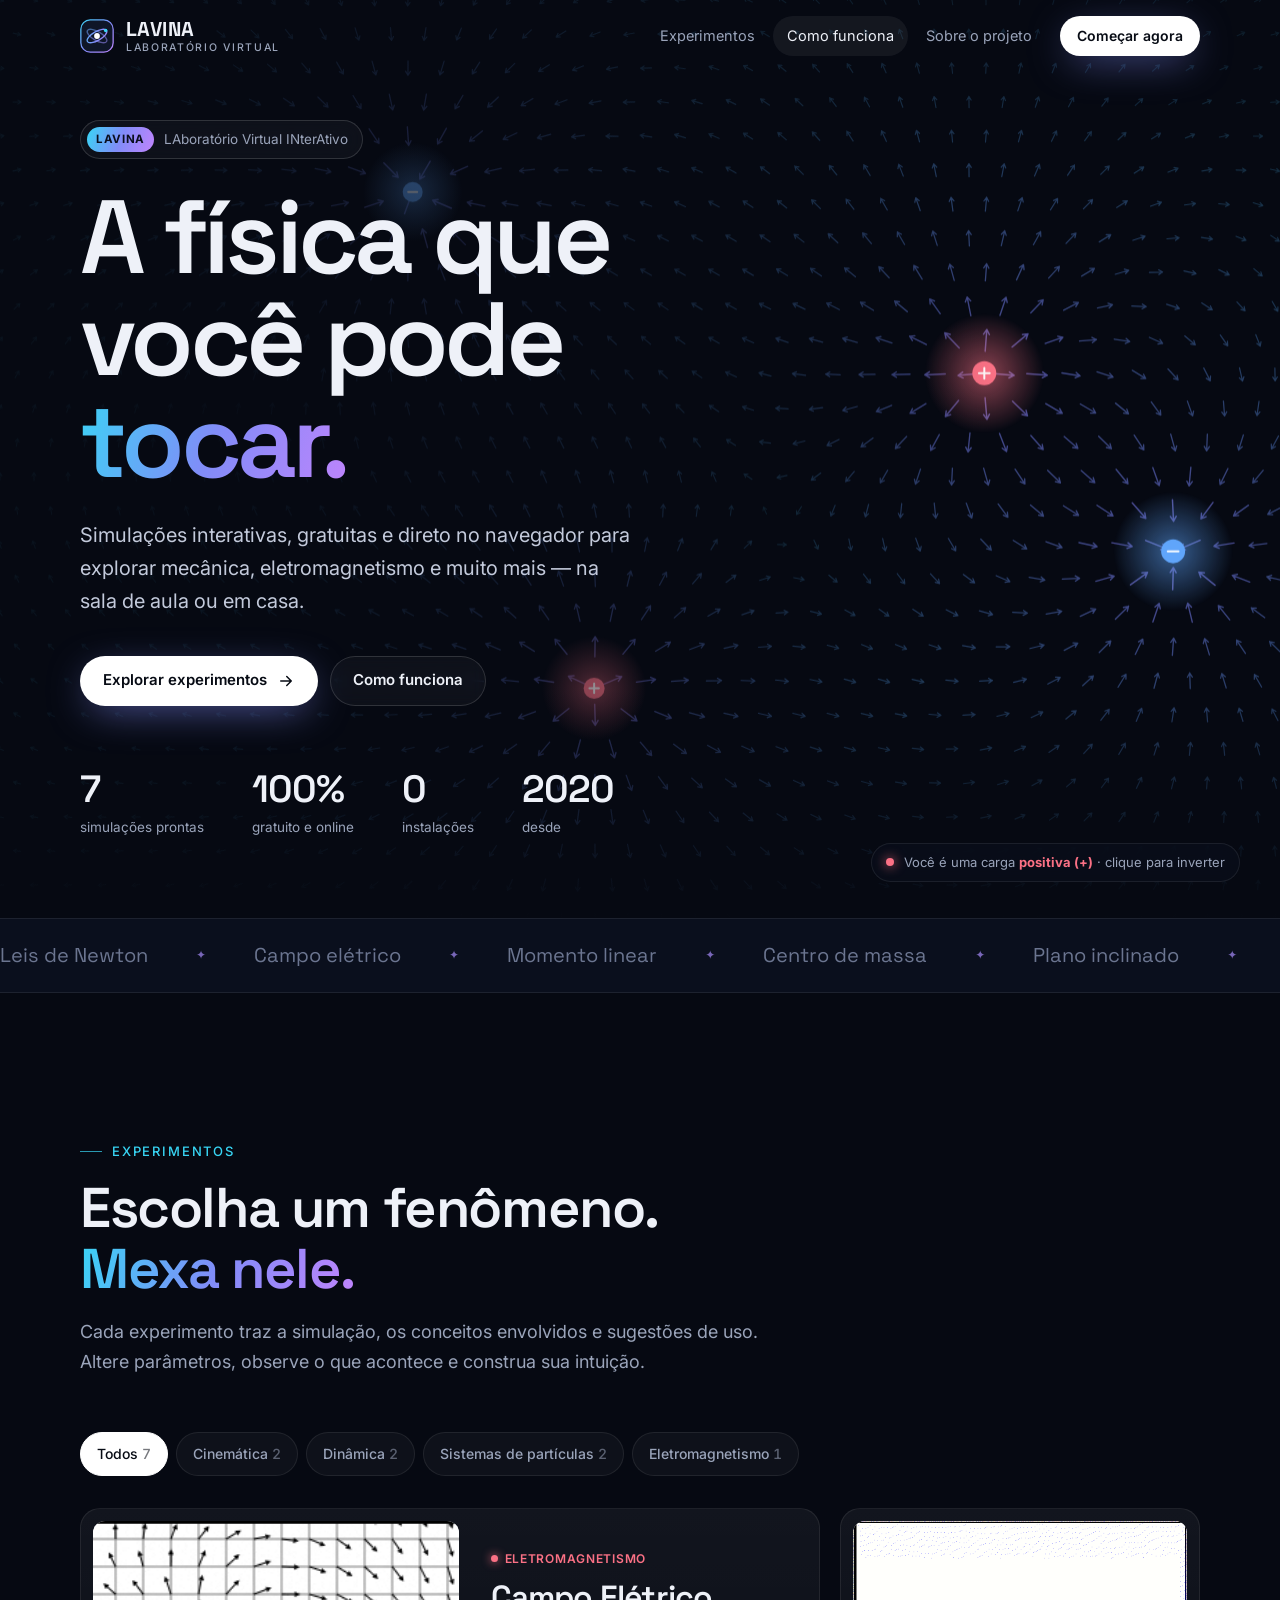
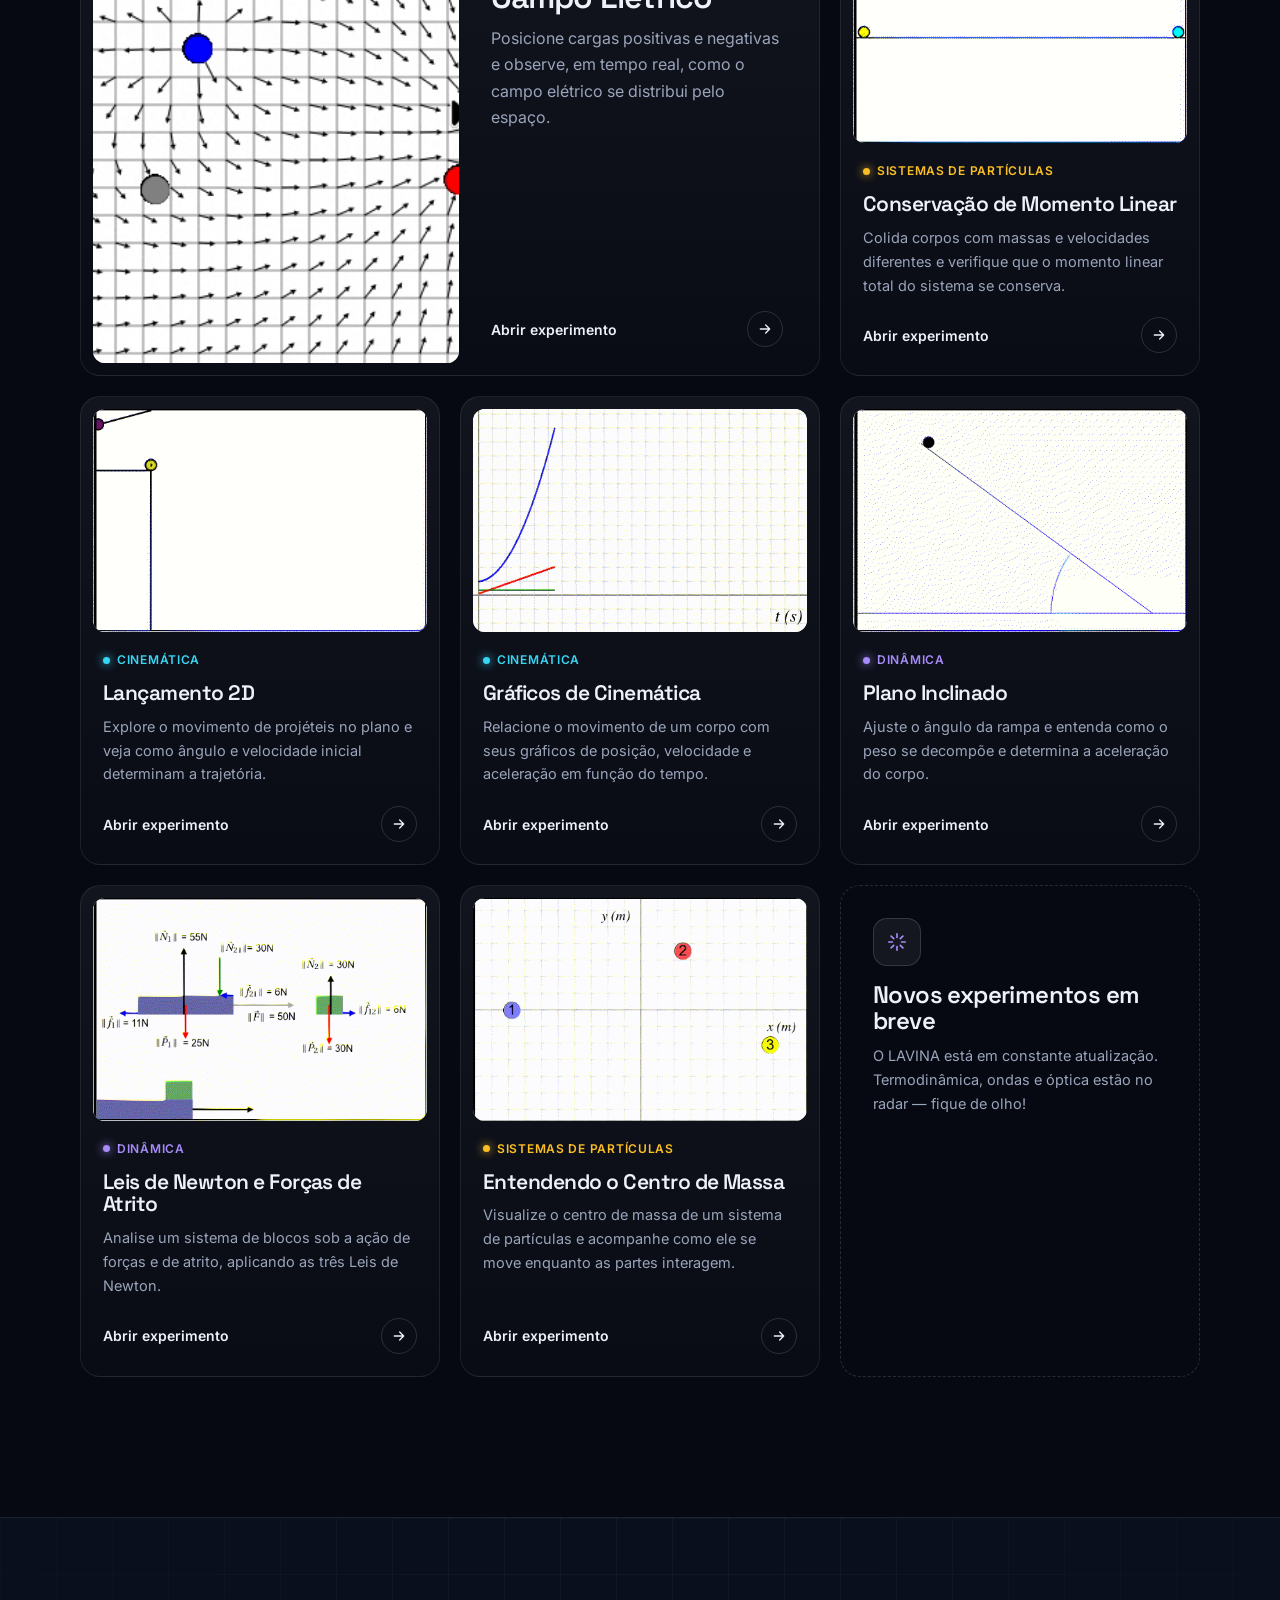
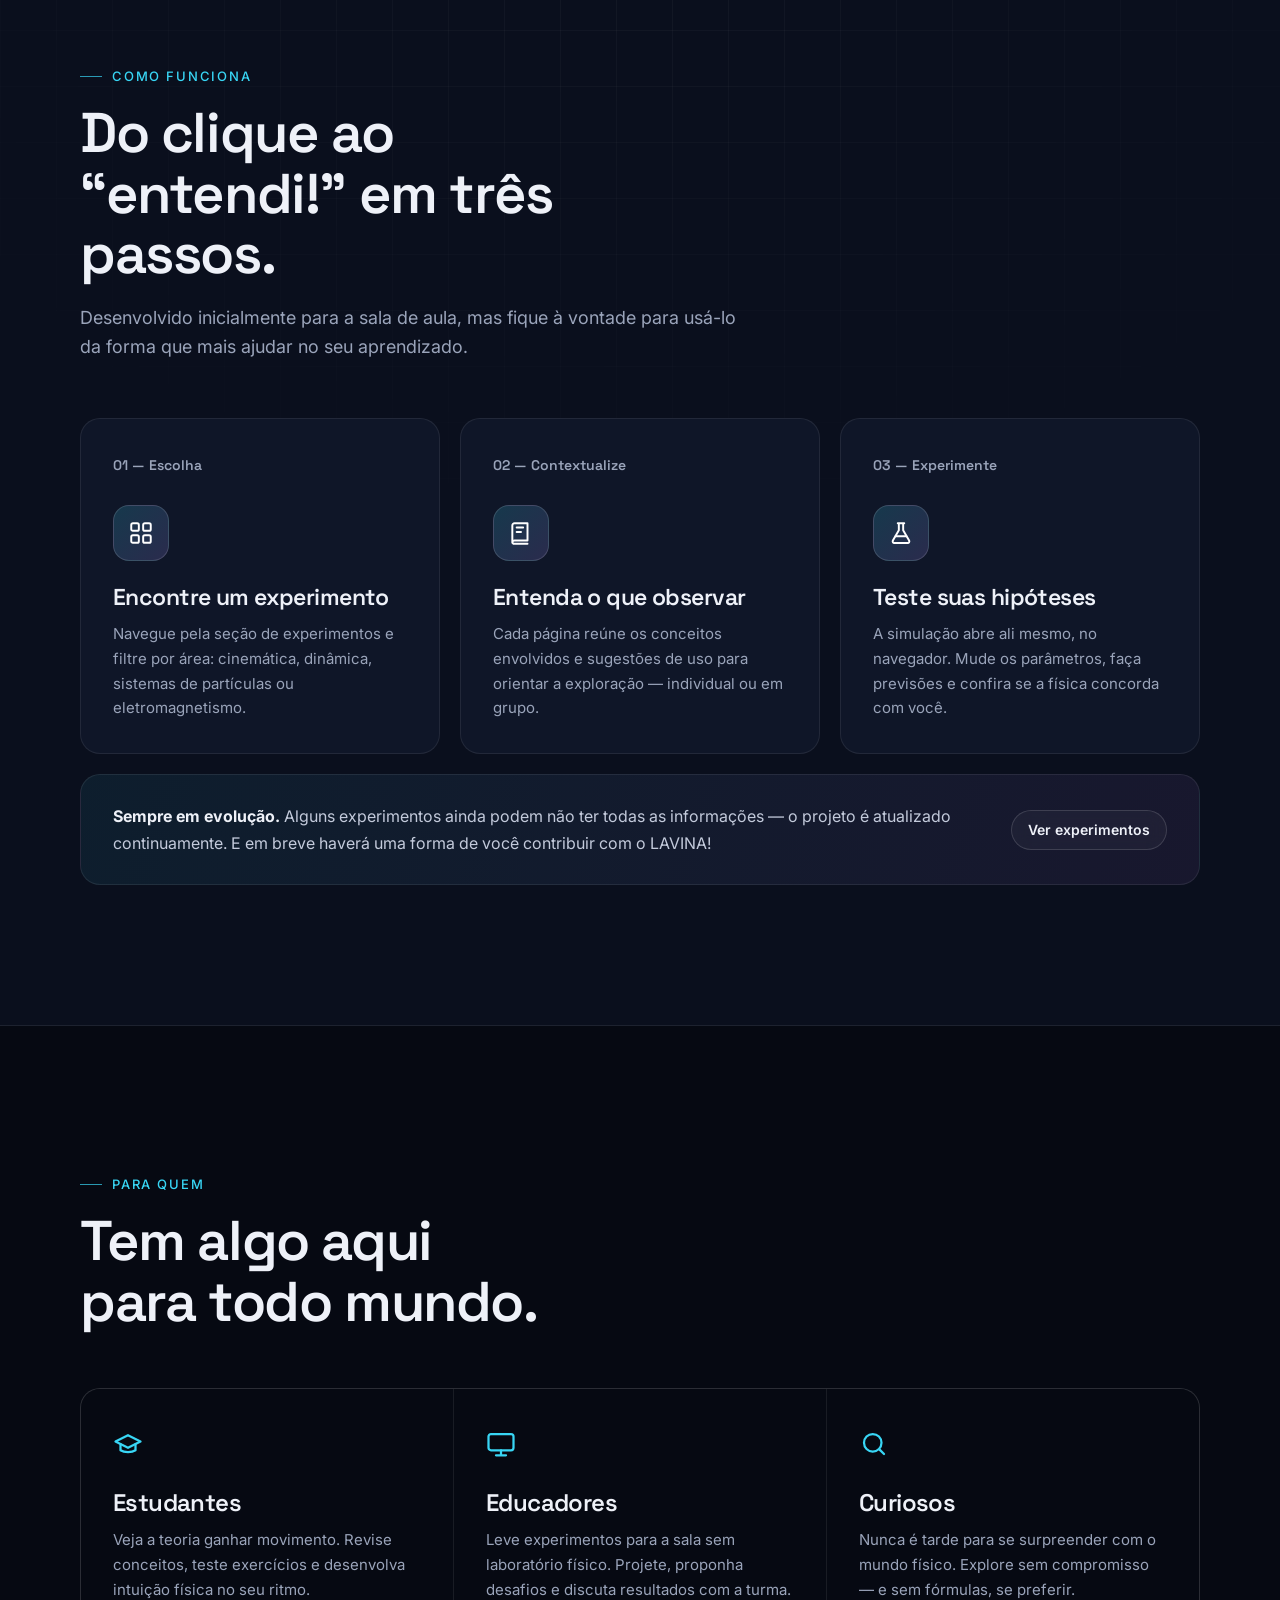
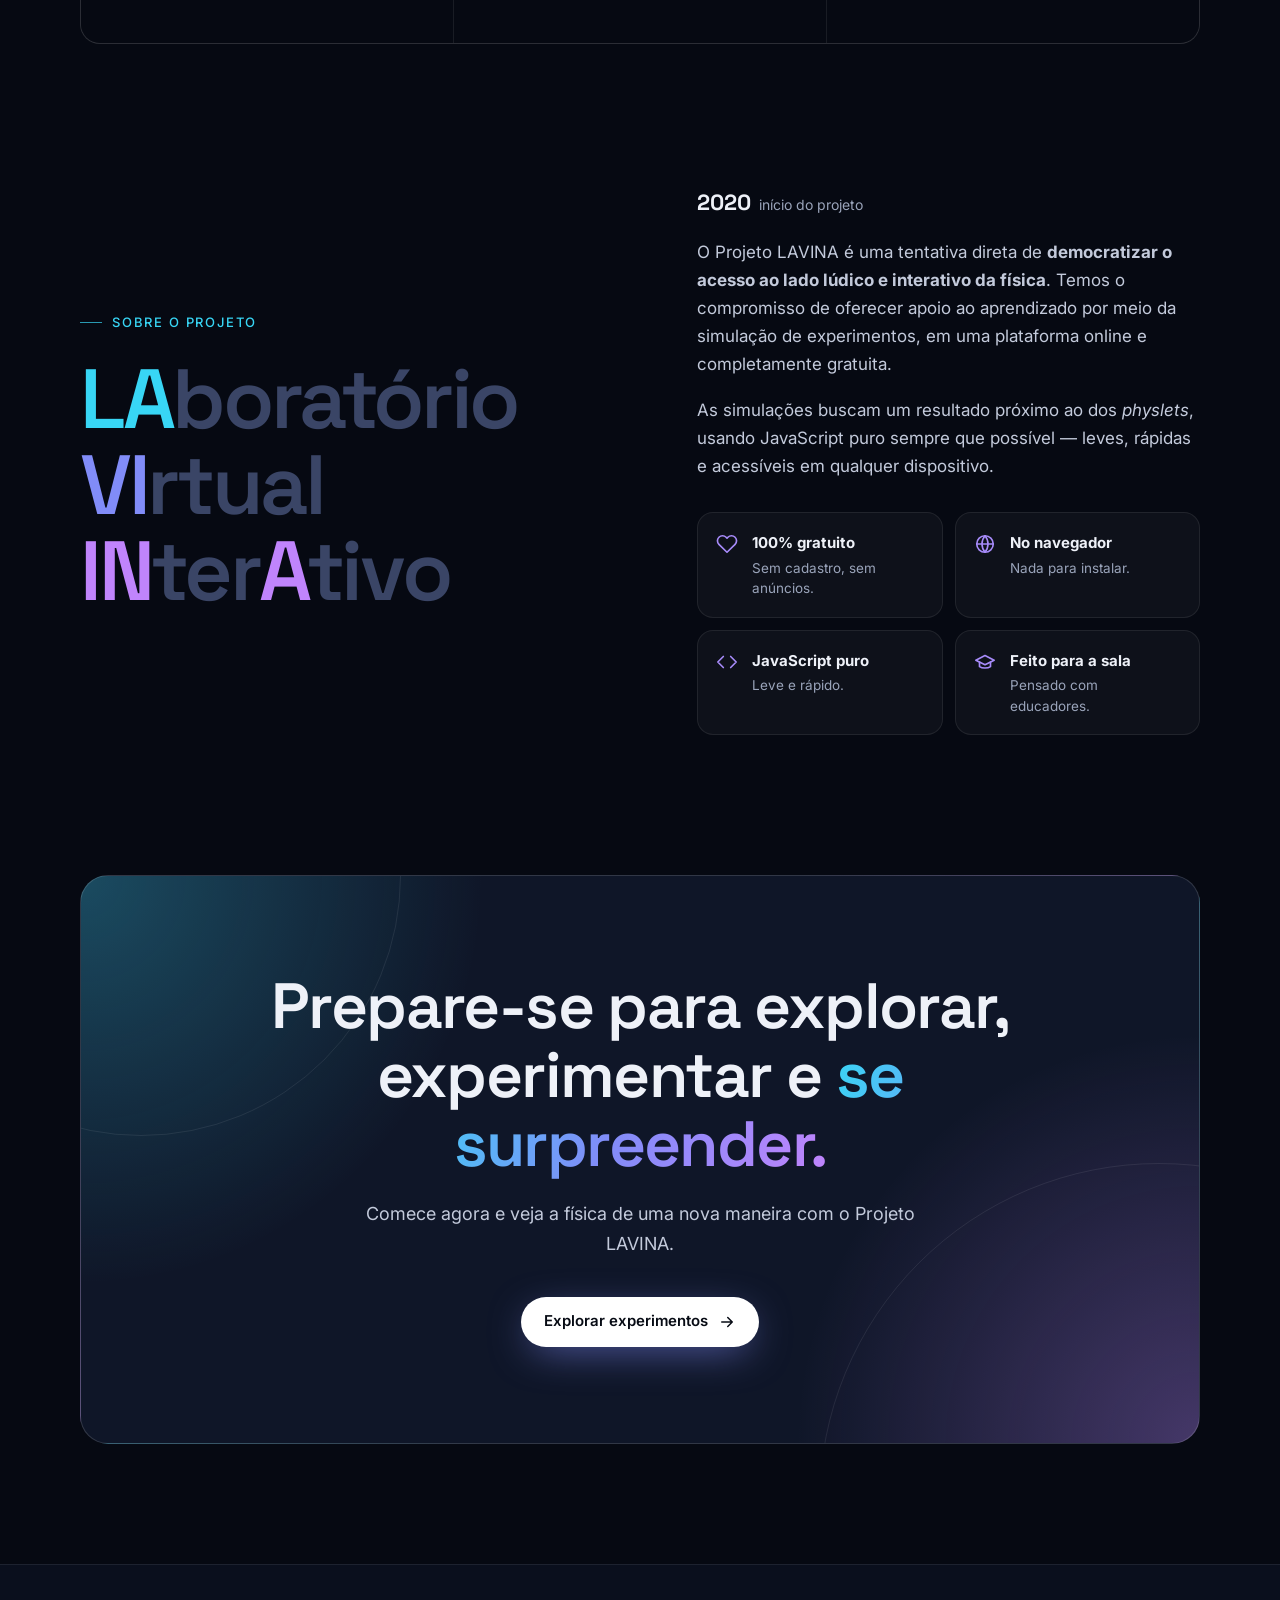
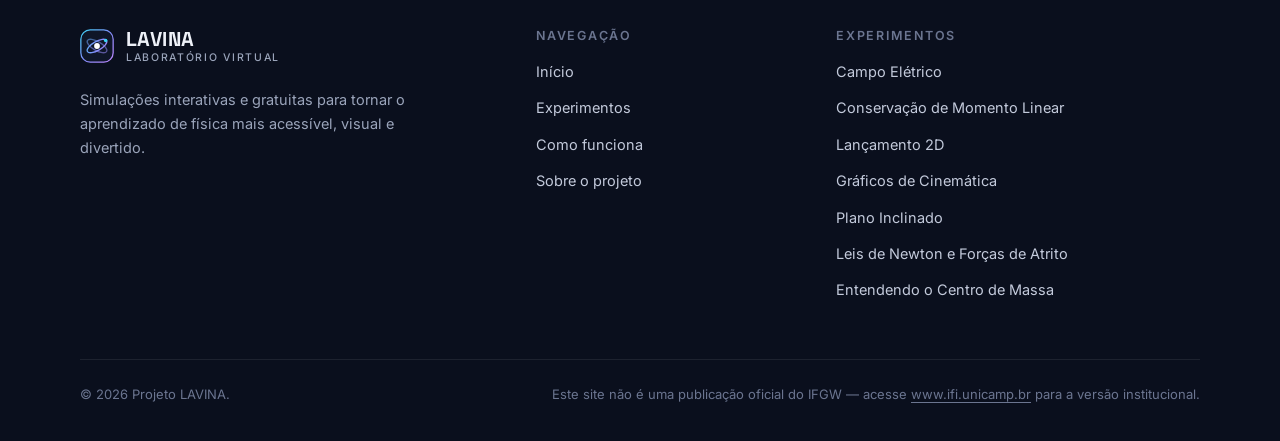
==== index.html @ 4f85316e "Novo site do Projeto LAVINA (mockup)" ====
<!doctype html>
<html lang="pt-BR">
<head>
  <meta charset="utf-8">
  <meta name="viewport" content="width=device-width, initial-scale=1">
  <title>Projeto LAVINA — Simulações interativas de física</title>
  <meta name="description" content="LAVINA — LAboratório Virtual INterAtivo. Simulações gratuitas de experimentos de física, direto no navegador, para a sala de aula e para quem é curioso.">
  <meta name="theme-color" content="#060912">
  <meta property="og:title" content="Projeto LAVINA — A física que você pode tocar">
  <meta property="og:description" content="Simulações interativas e gratuitas de experimentos de física, direto no navegador.">
  <meta property="og:type" content="website">
  <link rel="icon" href="assets/img/logo.svg" type="image/svg+xml">
  <link rel="preconnect" href="https://fonts.googleapis.com">
  <link rel="preconnect" href="https://fonts.gstatic.com" crossorigin>
  <link href="https://fonts.googleapis.com/css2?family=Inter:wght@400;500;600;700&family=Space+Grotesk:wght@500;600;700&display=swap" rel="stylesheet">
  <link rel="stylesheet" href="assets/css/style.css">
</head>
<body>
  <a class="skip" href="#experimentos">Pular para os experimentos</a>

  <!-- ============ NAV ============ -->
  <header class="nav">
    <div class="container nav-inner">
      <a class="logo" href="#top" aria-label="Projeto LAVINA — início">
        <img class="logo-mark" src="assets/img/logo.svg" alt="" width="34" height="34">
        <span class="logo-text">LAVINA<small>Laboratório Virtual</small></span>
      </a>
      <button class="menu-btn" type="button" aria-label="Abrir menu" aria-expanded="false">
        <svg viewBox="0 0 24 24" fill="none" stroke="currentColor" stroke-width="2" stroke-linecap="round"><path d="M4 7h16M4 12h16M4 17h10"/></svg>
      </button>
      <nav class="nav-links" aria-label="Principal">
        <a href="#experimentos">Experimentos</a>
        <a href="#como-funciona">Como funciona</a>
        <a href="#sobre">Sobre o projeto</a>
        <a class="btn btn-primary btn-sm" href="#experimentos">Começar agora</a>
      </nav>
    </div>
  </header>

  <main id="top">
    <!-- ============ HERO ============ -->
    <section class="hero">
      <canvas id="field" aria-hidden="true"></canvas>
      <div class="container">
        <div class="hero-content">
          <span class="pill reveal"><b>LAVINA</b> LAboratório Virtual INterAtivo</span>
          <h1 class="reveal" data-d="1">A física que<br>você pode <em class="grad-text">tocar.</em></h1>
          <p class="lead reveal" data-d="2">Simulações interativas, gratuitas e direto no navegador para explorar mecânica, eletromagnetismo e muito mais — na sala de aula ou em casa.</p>
          <div class="hero-ctas reveal" data-d="3">
            <a class="btn btn-primary" href="#experimentos">Explorar experimentos
              <svg viewBox="0 0 24 24" fill="none" stroke="currentColor" stroke-width="2" stroke-linecap="round" stroke-linejoin="round"><path d="M5 12h14M13 6l6 6-6 6"/></svg>
            </a>
            <a class="btn btn-ghost" href="#como-funciona">Como funciona</a>
          </div>
          <div class="stats reveal" data-d="3">
            <div class="stat"><strong id="exp-count">7</strong><span>simulações prontas</span></div>
            <div class="stat"><strong>100%</strong><span>gratuito e online</span></div>
            <div class="stat"><strong>0</strong><span>instalações</span></div>
            <div class="stat"><strong>2020</strong><span>desde</span></div>
          </div>
        </div>
      </div>
      <div class="hero-hint" aria-hidden="true">
        <span class="dot"></span>
        <span>Você é uma carga <b id="charge-sign" data-sign="pos">positiva (+)</b> · clique para inverter</span>
      </div>
    </section>

    <!-- ============ MARQUEE ============ -->
    <div class="marquee" aria-hidden="true">
      <div class="marquee-track">
        <span>Leis de Newton</span><span>Campo elétrico</span><span>Momento linear</span><span>Centro de massa</span>
        <span>Plano inclinado</span><span>Lançamento oblíquo</span><span>Forças de atrito</span><span>Gráficos de cinemática</span>
        <span>Leis de Newton</span><span>Campo elétrico</span><span>Momento linear</span><span>Centro de massa</span>
        <span>Plano inclinado</span><span>Lançamento oblíquo</span><span>Forças de atrito</span><span>Gráficos de cinemática</span>
      </div>
    </div>

    <!-- ============ EXPERIMENTOS ============ -->
    <section class="section" id="experimentos">
      <div class="container">
        <div class="section-head reveal">
          <span class="eyebrow">Experimentos</span>
          <h2>Escolha um fenômeno.<br><span class="grad-text">Mexa nele.</span></h2>
          <p>Cada experimento traz a simulação, os conceitos envolvidos e sugestões de uso. Altere parâmetros, observe o que acontece e construa sua intuição.</p>
        </div>
        <div class="filters reveal" id="filters" role="group" aria-label="Filtrar por área"></div>
        <div class="grid all" id="exp-grid"></div>
      </div>
    </section>

    <!-- ============ COMO FUNCIONA ============ -->
    <section class="section how" id="como-funciona">
      <div class="container">
        <div class="section-head reveal">
          <span class="eyebrow">Como funciona</span>
          <h2>Do clique ao<br>“entendi!” em três passos.</h2>
          <p>Desenvolvido inicialmente para a sala de aula, mas fique à vontade para usá-lo da forma que mais ajudar no seu aprendizado.</p>
        </div>
        <div class="steps">
          <article class="step reveal">
            <span class="step-num">01 — Escolha</span>
            <div class="step-icon"><svg viewBox="0 0 24 24" fill="none" stroke="currentColor" stroke-width="1.8" stroke-linecap="round" stroke-linejoin="round"><rect x="3" y="3" width="7" height="7" rx="1.5"/><rect x="14" y="3" width="7" height="7" rx="1.5"/><rect x="3" y="14" width="7" height="7" rx="1.5"/><rect x="14" y="14" width="7" height="7" rx="1.5"/></svg></div>
            <h3>Encontre um experimento</h3>
            <p>Navegue pela seção de experimentos e filtre por área: cinemática, dinâmica, sistemas de partículas ou eletromagnetismo.</p>
          </article>
          <article class="step reveal" data-d="1">
            <span class="step-num">02 — Contextualize</span>
            <div class="step-icon"><svg viewBox="0 0 24 24" fill="none" stroke="currentColor" stroke-width="1.8" stroke-linecap="round" stroke-linejoin="round"><path d="M4 19.5V5a2 2 0 0 1 2-2h12v16H6a2 2 0 0 0-2 2Zm0 0A2 2 0 0 0 6 22h12"/><path d="M8 7h6M8 11h4"/></svg></div>
            <h3>Entenda o que observar</h3>
            <p>Cada página reúne os conceitos envolvidos e sugestões de uso para orientar a exploração — individual ou em grupo.</p>
          </article>
          <article class="step reveal" data-d="2">
            <span class="step-num">03 — Experimente</span>
            <div class="step-icon"><svg viewBox="0 0 24 24" fill="none" stroke="currentColor" stroke-width="1.8" stroke-linecap="round" stroke-linejoin="round"><path d="M9 3h6M10 3v6.5L4.5 19a1.5 1.5 0 0 0 1.3 2.25h12.4A1.5 1.5 0 0 0 19.5 19L14 9.5V3"/><path d="M7 15h10"/></svg></div>
            <h3>Teste suas hipóteses</h3>
            <p>A simulação abre ali mesmo, no navegador. Mude os parâmetros, faça previsões e confira se a física concorda com você.</p>
          </article>
        </div>
        <div class="note reveal">
          <p><strong>Sempre em evolução.</strong> Alguns experimentos ainda podem não ter todas as informações — o projeto é atualizado continuamente. E em breve haverá uma forma de você contribuir com o LAVINA!</p>
          <a class="btn btn-ghost btn-sm" href="#experimentos">Ver experimentos</a>
        </div>
      </div>
    </section>

    <!-- ============ PARA QUEM ============ -->
    <section class="section">
      <div class="container">
        <div class="section-head reveal">
          <span class="eyebrow">Para quem</span>
          <h2>Tem algo aqui<br>para todo mundo.</h2>
        </div>
        <div class="audience reveal">
          <div class="aud">
            <svg viewBox="0 0 24 24" fill="none" stroke="currentColor" stroke-width="1.8" stroke-linecap="round" stroke-linejoin="round"><path d="M22 10 12 5 2 10l10 5 10-5Z"/><path d="M6 12v5c3 2 9 2 12 0v-5"/></svg>
            <h3>Estudantes</h3>
            <p>Veja a teoria ganhar movimento. Revise conceitos, teste exercícios e desenvolva intuição física no seu ritmo.</p>
          </div>
          <div class="aud">
            <svg viewBox="0 0 24 24" fill="none" stroke="currentColor" stroke-width="1.8" stroke-linecap="round" stroke-linejoin="round"><rect x="2" y="4" width="20" height="13" rx="2"/><path d="M8 21h8M12 17v4"/></svg>
            <h3>Educadores</h3>
            <p>Leve experimentos para a sala sem laboratório físico. Projete, proponha desafios e discuta resultados com a turma.</p>
          </div>
          <div class="aud">
            <svg viewBox="0 0 24 24" fill="none" stroke="currentColor" stroke-width="1.8" stroke-linecap="round" stroke-linejoin="round"><circle cx="11" cy="11" r="7"/><path d="m20 20-3.5-3.5"/></svg>
            <h3>Curiosos</h3>
            <p>Nunca é tarde para se surpreender com o mundo físico. Explore sem compromisso — e sem fórmulas, se preferir.</p>
          </div>
        </div>
      </div>
    </section>

    <!-- ============ SOBRE ============ -->
    <section class="section" id="sobre" style="padding-top: 0">
      <div class="container about-grid">
        <div class="reveal">
          <span class="eyebrow">Sobre o projeto</span>
          <div class="acronym" style="margin-top: 24px" aria-label="LAboratório VIrtual INterAtivo">
            <div><b>LA</b>boratório</div>
            <div><b>VI</b>rtual</div>
            <div><b>IN</b>ter<b>A</b>tivo</div>
          </div>
        </div>
        <div class="about-text reveal" data-d="1">
          <div class="since"><strong>2020</strong> início do projeto</div>
          <p>O Projeto LAVINA é uma tentativa direta de <strong>democratizar o acesso ao lado lúdico e interativo da física</strong>. Temos o compromisso de oferecer apoio ao aprendizado por meio da simulação de experimentos, em uma plataforma online e completamente gratuita.</p>
          <p>As simulações buscam um resultado próximo ao dos <em>physlets</em>, usando JavaScript puro sempre que possível — leves, rápidas e acessíveis em qualquer dispositivo.</p>
          <div class="pillars">
            <div class="pillar"><svg viewBox="0 0 24 24" fill="none" stroke="currentColor" stroke-width="1.8" stroke-linecap="round" stroke-linejoin="round"><path d="M20.8 4.6a5.5 5.5 0 0 0-7.8 0L12 5.7l-1-1.1a5.5 5.5 0 0 0-7.8 7.8L12 21l8.8-8.6a5.5 5.5 0 0 0 0-7.8Z"/></svg><div><strong>100% gratuito</strong><span>Sem cadastro, sem anúncios.</span></div></div>
            <div class="pillar"><svg viewBox="0 0 24 24" fill="none" stroke="currentColor" stroke-width="1.8" stroke-linecap="round" stroke-linejoin="round"><circle cx="12" cy="12" r="9"/><path d="M3 12h18M12 3a14 14 0 0 1 0 18M12 3a14 14 0 0 0 0 18"/></svg><div><strong>No navegador</strong><span>Nada para instalar.</span></div></div>
            <div class="pillar"><svg viewBox="0 0 24 24" fill="none" stroke="currentColor" stroke-width="1.8" stroke-linecap="round" stroke-linejoin="round"><path d="m8 6-6 6 6 6M16 6l6 6-6 6"/></svg><div><strong>JavaScript puro</strong><span>Leve e rápido.</span></div></div>
            <div class="pillar"><svg viewBox="0 0 24 24" fill="none" stroke="currentColor" stroke-width="1.8" stroke-linecap="round" stroke-linejoin="round"><path d="M22 10 12 5 2 10l10 5 10-5Z"/><path d="M6 12v5c3 2 9 2 12 0v-5"/></svg><div><strong>Feito para a sala</strong><span>Pensado com educadores.</span></div></div>
          </div>
        </div>
      </div>
    </section>

    <!-- ============ CTA ============ -->
    <section>
      <div class="container">
        <div class="cta reveal">
          <span class="orbit o1"></span><span class="orbit o2"></span>
          <h2>Prepare-se para explorar, experimentar e <span class="grad-text">se surpreender.</span></h2>
          <p>Comece agora e veja a física de uma nova maneira com o Projeto LAVINA.</p>
          <div class="hero-ctas">
            <a class="btn btn-primary" href="#experimentos">Explorar experimentos
              <svg viewBox="0 0 24 24" fill="none" stroke="currentColor" stroke-width="2" stroke-linecap="round" stroke-linejoin="round"><path d="M5 12h14M13 6l6 6-6 6"/></svg>
            </a>
          </div>
        </div>
      </div>
    </section>
  </main>

  <!-- ============ FOOTER ============ -->
  <footer>
    <div class="container">
      <div class="foot-grid">
        <div>
          <a class="logo" href="#top">
            <img class="logo-mark" src="assets/img/logo.svg" alt="" width="34" height="34">
            <span class="logo-text">LAVINA<small>Laboratório Virtual</small></span>
          </a>
          <p>Simulações interativas e gratuitas para tornar o aprendizado de física mais acessível, visual e divertido.</p>
        </div>
        <div>
          <h4>Navegação</h4>
          <ul>
            <li><a href="#top">Início</a></li>
            <li><a href="#experimentos">Experimentos</a></li>
            <li><a href="#como-funciona">Como funciona</a></li>
            <li><a href="#sobre">Sobre o projeto</a></li>
          </ul>
        </div>
        <div>
          <h4>Experimentos</h4>
          <ul id="foot-exps"></ul>
        </div>
      </div>
      <div class="foot-bottom">
        <span>© <span id="year">2026</span> Projeto LAVINA.</span>
        <span>Este site não é uma publicação oficial do IFGW — acesse <a href="https://www.ifi.unicamp.br" target="_blank" rel="noopener">www.ifi.unicamp.br</a> para a versão institucional.</span>
      </div>
    </div>
  </footer>

  <script src="assets/js/data.js"></script>
  <script src="assets/js/main.js"></script>
  <script src="assets/js/field.js"></script>
</body>
</html>
---- assets/css/style.css ----
/* ==========================================================
   Projeto LAVINA — Laboratório Virtual Interativo
   ========================================================== */

:root {
  --bg: #060912;
  --bg-2: #0a0f1d;
  --bg-3: #0f1628;
  --surface: rgba(255, 255, 255, 0.035);
  --surface-2: rgba(255, 255, 255, 0.06);
  --border: rgba(255, 255, 255, 0.08);
  --border-2: rgba(255, 255, 255, 0.14);
  --text: #eef1f8;
  --muted: #9aa4ba;
  --dim: #6b7590;

  --cyan: #38d6f5;
  --violet: #a78bfa;
  --rose: #fb7185;
  --blue: #60a5fa;
  --amber: #fbbf24;
  --grad: linear-gradient(110deg, #38d6f5 0%, #818cf8 50%, #c084fc 100%);

  --radius: 20px;
  --radius-sm: 12px;
  --maxw: 1200px;
  --gutter: clamp(16px, 4vw, 40px);

  --font-display: "Space Grotesk", ui-sans-serif, system-ui, sans-serif;
  --font-body: "Inter", ui-sans-serif, system-ui, -apple-system, "Segoe UI", sans-serif;
  --ease: cubic-bezier(.2, .7, .2, 1);
}

*, *::before, *::after { box-sizing: border-box; }
html { scroll-behavior: smooth; -webkit-text-size-adjust: 100%; }
@media (prefers-reduced-motion: reduce) { html { scroll-behavior: auto; } }

body {
  margin: 0;
  background: var(--bg);
  color: var(--text);
  font-family: var(--font-body);
  font-size: 16px;
  line-height: 1.65;
  -webkit-font-smoothing: antialiased;
  overflow-x: hidden;
}
img { max-width: 100%; display: block; }
a { color: inherit; text-decoration: none; }
button { font: inherit; color: inherit; }
::selection { background: rgba(129, 140, 248, .45); color: #fff; }

:focus-visible { outline: 2px solid var(--cyan); outline-offset: 3px; border-radius: 6px; }

.container { width: 100%; max-width: var(--maxw); margin: 0 auto; padding: 0 var(--gutter); }

.skip { position: absolute; left: -999px; top: 8px; z-index: 100; background: #fff; color: #000; padding: 8px 14px; border-radius: 8px; }
.skip:focus { left: 8px; }

/* ---------- Tipografia ---------- */
h1, h2, h3, h4 { font-family: var(--font-display); line-height: 1.08; margin: 0; letter-spacing: -0.025em; font-weight: 600; }
.grad-text { background: var(--grad); -webkit-background-clip: text; background-clip: text; color: transparent; }
.eyebrow {
  display: inline-flex; align-items: center; gap: 10px;
  font-size: 13px; font-weight: 500; letter-spacing: .14em; text-transform: uppercase; color: var(--cyan);
}
.eyebrow::before { content: ""; width: 22px; height: 1px; background: currentColor; opacity: .7; }
.section-head { max-width: 680px; margin-bottom: clamp(36px, 5vw, 56px); }
.section-head h2 { font-size: clamp(34px, 5vw, 56px); margin-top: 16px; }
.section-head p { color: var(--muted); font-size: clamp(16px, 1.6vw, 18px); margin: 18px 0 0; }

/* ---------- Botões ---------- */
.btn {
  display: inline-flex; align-items: center; gap: 10px;
  height: 50px; padding: 0 22px; border-radius: 999px;
  font-weight: 600; font-size: 15px; border: 1px solid transparent;
  transition: transform .25s var(--ease), box-shadow .25s var(--ease), background .25s, border-color .25s;
  cursor: pointer; white-space: nowrap;
}
.btn svg { width: 18px; height: 18px; transition: transform .25s var(--ease); }
.btn:hover svg { transform: translateX(3px); }
.btn-primary { background: #fff; color: #070b14; box-shadow: 0 10px 40px -10px rgba(129, 140, 248, .7); }
.btn-primary:hover { transform: translateY(-2px); box-shadow: 0 16px 50px -10px rgba(129, 140, 248, .9); }
.btn-ghost { background: var(--surface); border-color: var(--border-2); backdrop-filter: blur(8px); }
.btn-ghost:hover { background: var(--surface-2); border-color: rgba(255,255,255,.25); }
.btn-sm { height: 40px; padding: 0 16px; font-size: 14px; }

/* ---------- Navegação ---------- */
.nav {
  position: fixed; inset: 0 0 auto 0; z-index: 50;
  transition: background .3s, border-color .3s, backdrop-filter .3s;
  border-bottom: 1px solid transparent;
}
.nav.scrolled { background: rgba(6, 9, 18, .72); backdrop-filter: blur(16px) saturate(1.4); border-color: var(--border); }
.nav-inner { display: flex; align-items: center; justify-content: space-between; height: 72px; }
.logo { display: inline-flex; align-items: center; gap: 12px; font-family: var(--font-display); font-weight: 700; font-size: 20px; letter-spacing: .02em; }
.logo-mark { width: 34px; height: 34px; flex: none; }
.logo small { display: block; font-family: var(--font-body); font-weight: 500; font-size: 10.5px; letter-spacing: .16em; color: var(--muted); text-transform: uppercase; margin-top: 2px; }
.logo-text { line-height: 1.05; }
.nav-links { display: flex; align-items: center; gap: 4px; }
.nav-links a:not(.btn) { padding: 8px 14px; border-radius: 999px; font-size: 14.5px; color: var(--muted); transition: color .2s, background .2s; }
.nav-links a:not(.btn):hover, .nav-links a.active { color: var(--text); background: var(--surface-2); }
.nav-links .btn { margin-left: 10px; }
.menu-btn { display: none; background: var(--surface); border: 1px solid var(--border-2); width: 44px; height: 44px; border-radius: 12px; align-items: center; justify-content: center; cursor: pointer; }
.menu-btn svg { width: 22px; height: 22px; }

@media (max-width: 860px) {
  .menu-btn { display: inline-flex; }
  .nav-links {
    position: fixed; top: 72px; left: 12px; right: 12px; flex-direction: column; align-items: stretch;
    padding: 12px; gap: 2px; border-radius: 18px; background: rgba(10, 15, 29, .96); backdrop-filter: blur(18px);
    border: 1px solid var(--border-2); box-shadow: 0 30px 80px -20px rgba(0,0,0,.8);
    opacity: 0; transform: translateY(-8px); pointer-events: none; transition: opacity .2s, transform .2s;
  }
  .nav.open .nav-links { opacity: 1; transform: none; pointer-events: auto; }
  .nav.open { background: rgba(6, 9, 18, .9); }
  .nav-links a:not(.btn) { padding: 14px 16px; font-size: 16px; }
  .nav-links .btn { margin: 8px 0 0; justify-content: center; }
}

/* ---------- Hero ---------- */
.hero {
  position: relative; min-height: 100svh; display: flex; align-items: center;
  padding: 120px 0 80px; overflow: hidden; isolation: isolate;
}
.hero canvas { position: absolute; inset: 0; width: 100%; height: 100%; z-index: -2; }
.hero::before {
  content: ""; position: absolute; inset: 0; z-index: -1; pointer-events: none;
  background:
    radial-gradient(60% 70% at 18% 45%, rgba(6,9,18,.92) 0%, rgba(6,9,18,.55) 55%, rgba(6,9,18,0) 100%),
    linear-gradient(180deg, rgba(6,9,18,.5) 0%, rgba(6,9,18,0) 20%, rgba(6,9,18,0) 75%, var(--bg) 100%);
}
.hero-content { max-width: 720px; }
.pill {
  display: inline-flex; align-items: center; gap: 10px; padding: 6px 14px 6px 6px; border-radius: 999px;
  background: var(--surface); border: 1px solid var(--border-2); backdrop-filter: blur(10px);
  font-size: 13.5px; color: var(--muted);
}
.pill b { background: var(--grad); color: #0a0f1d; font-weight: 700; font-size: 11.5px; letter-spacing: .06em; padding: 3px 9px; border-radius: 999px; }
.hero h1 { font-size: clamp(46px, 8.4vw, 104px); margin: 28px 0 0; font-weight: 600; letter-spacing: -0.045em; line-height: .98; }
.hero h1 em { font-style: normal; }
.hero .lead { font-size: clamp(17px, 2vw, 20px); color: #c3cadb; max-width: 560px; margin: 26px 0 0; }
.hero-ctas { display: flex; flex-wrap: wrap; gap: 12px; margin-top: 38px; }
.hero-hint {
  position: absolute; right: var(--gutter); bottom: 36px; display: flex; align-items: center; gap: 10px;
  font-size: 13px; color: var(--muted); background: rgba(10,15,29,.6); border: 1px solid var(--border);
  padding: 8px 14px; border-radius: 999px; backdrop-filter: blur(10px);
}
.hero-hint .dot { width: 8px; height: 8px; border-radius: 50%; background: var(--rose); box-shadow: 0 0 12px var(--rose); }
.hero-hint [data-sign="neg"] { color: var(--blue); }
.hero-hint [data-sign="pos"] { color: var(--rose); }
.hero-hint:has([data-sign="neg"]) .dot { background: var(--blue); box-shadow: 0 0 12px var(--blue); }

.stats { display: grid; grid-template-columns: repeat(4, auto); gap: clamp(20px, 4vw, 48px); margin-top: 64px; justify-content: start; }
.stat strong { display: block; font-family: var(--font-display); font-size: clamp(28px, 3.4vw, 38px); font-weight: 600; letter-spacing: -0.03em; line-height: 1; }
.stat span { display: block; margin-top: 8px; font-size: 13.5px; color: var(--muted); }
@media (max-width: 720px) {
  .stats { grid-template-columns: repeat(2, 1fr); }
  .hero-hint { display: none; }
}

/* ---------- Marquee ---------- */
.marquee { border-block: 1px solid var(--border); background: var(--bg-2); overflow: hidden; padding: 20px 0; }
.marquee-track { display: flex; gap: 48px; width: max-content; animation: marquee 40s linear infinite; }
.marquee-track span { display: inline-flex; align-items: center; gap: 48px; font-family: var(--font-display); font-size: 20px; color: var(--dim); white-space: nowrap; }
.marquee-track span::after { content: "✦"; font-size: 12px; color: var(--violet); opacity: .7; }
@keyframes marquee { to { transform: translateX(-50%); } }
@media (prefers-reduced-motion: reduce) { .marquee-track { animation: none; } }

/* ---------- Seções ---------- */
section { position: relative; }
.section { padding: clamp(80px, 11vw, 140px) 0; }

/* ---------- Experimentos ---------- */
.filters { display: flex; flex-wrap: wrap; gap: 8px; margin-bottom: 32px; }
.chip {
  padding: 9px 16px; border-radius: 999px; font-size: 14px; font-weight: 500; cursor: pointer;
  background: var(--surface); border: 1px solid var(--border); color: var(--muted); transition: all .2s;
}
.chip:hover { color: var(--text); border-color: var(--border-2); }
.chip[aria-pressed="true"] { background: #fff; color: #070b14; border-color: #fff; }
.chip .n { opacity: .55; margin-left: 4px; font-variant-numeric: tabular-nums; }

.grid { display: grid; grid-template-columns: repeat(3, 1fr); gap: 20px; }
@media (max-width: 980px) { .grid { grid-template-columns: repeat(2, 1fr); } }
@media (max-width: 620px) { .grid { grid-template-columns: 1fr; } }

.card {
  position: relative; display: flex; flex-direction: column; border-radius: var(--radius);
  background: linear-gradient(180deg, rgba(255,255,255,.05), rgba(255,255,255,.015));
  border: 1px solid var(--border); padding: 12px; overflow: hidden;
  transition: transform .4s var(--ease), border-color .3s, box-shadow .4s var(--ease);
}
.card::before {
  content: ""; position: absolute; inset: 0; border-radius: inherit; pointer-events: none; opacity: 0; transition: opacity .4s;
  background: radial-gradient(400px circle at var(--mx, 50%) var(--my, 0%), rgba(129,140,248,.16), transparent 60%);
}
.card:hover { transform: translateY(-6px); border-color: var(--border-2); box-shadow: 0 30px 60px -30px rgba(0,0,0,.9), 0 0 0 1px rgba(129,140,248,.12); }
.card:hover::before { opacity: 1; }
.card-media {
  position: relative; aspect-ratio: 3 / 2; border-radius: 12px; overflow: hidden; background: #f5f7fb;
  box-shadow: inset 0 0 0 1px rgba(0,0,0,.06);
}
.card-media img { width: 100%; height: 100%; object-fit: cover; transition: transform .7s var(--ease); }
.card:hover .card-media img { transform: scale(1.05); }
.card-media .play {
  position: absolute; right: 12px; bottom: 12px; width: 44px; height: 44px; border-radius: 50%;
  display: grid; place-items: center; background: rgba(7,11,20,.85); color: #fff; backdrop-filter: blur(6px);
  transform: translateY(8px) scale(.9); opacity: 0; transition: all .35s var(--ease);
}
.card-media .play svg { width: 18px; height: 18px; margin-left: 2px; }
.card:hover .play { transform: none; opacity: 1; }
.card-body { padding: 18px 10px 10px; display: flex; flex-direction: column; flex: 1; }
.card h3 { font-size: 21px; margin-top: 12px; }
.card p { color: var(--muted); font-size: 14.5px; margin: 10px 0 0; flex: 1; }
.card-foot { display: flex; align-items: center; justify-content: space-between; margin-top: 20px; font-size: 14px; font-weight: 600; }
.card-foot .arrow { width: 36px; height: 36px; border-radius: 50%; display: grid; place-items: center; border: 1px solid var(--border-2); transition: all .3s var(--ease); }
.card-foot .arrow svg { width: 16px; height: 16px; }
.card:hover .card-foot .arrow { background: #fff; color: #070b14; border-color: #fff; transform: rotate(-45deg); }
.card .stretched::after { content: ""; position: absolute; inset: 0; z-index: 1; }

.tag { display: inline-flex; align-items: center; gap: 7px; font-size: 12px; font-weight: 600; letter-spacing: .06em; text-transform: uppercase; }
.tag::before { content: ""; width: 7px; height: 7px; border-radius: 50%; background: currentColor; box-shadow: 0 0 10px currentColor; }
.c-cyan { color: var(--cyan); } .c-violet { color: var(--violet); } .c-amber { color: var(--amber); } .c-rose { color: var(--rose); }

@media (min-width: 981px) {
  .grid.all .card.featured { grid-column: span 2; flex-direction: row; gap: 8px; }
  .grid.all .card.featured .card-media { flex: 1.25; aspect-ratio: auto; min-height: 320px; }
  .grid.all .card.featured .card-body { flex: 1; padding: 28px 24px 16px; }
  .grid.all .card.featured h3 { font-size: 32px; }
  .grid.all .card.featured p { font-size: 16px; }

}
.card.soon {
  border-style: dashed; border-color: var(--border-2); background: transparent; padding: 32px;
  justify-content: center; min-height: 220px;
}
.card.soon:hover { transform: none; box-shadow: none; }
.card.soon h3 { font-size: 24px; margin-top: 16px; }
.card.soon .soon-icon { width: 48px; height: 48px; border-radius: 14px; display: grid; place-items: center; background: var(--surface-2); border: 1px solid var(--border-2); }
.card.soon .soon-icon svg { width: 22px; height: 22px; color: var(--violet); }
.grid:not(.all) .card.soon { display: none; }

/* ---------- Como funciona ---------- */
.how { background: var(--bg-2); border-block: 1px solid var(--border); overflow: hidden; }
.how::before {
  content: ""; position: absolute; inset: 0; pointer-events: none; opacity: .5;
  background-image: linear-gradient(var(--border) 1px, transparent 1px), linear-gradient(90deg, var(--border) 1px, transparent 1px);
  background-size: 56px 56px;
  mask-image: radial-gradient(70% 60% at 50% 0%, #000 0%, transparent 100%);
  -webkit-mask-image: radial-gradient(70% 60% at 50% 0%, #000 0%, transparent 100%);
}
.steps { display: grid; grid-template-columns: repeat(3, 1fr); gap: 20px; counter-reset: step; }
@media (max-width: 900px) { .steps { grid-template-columns: 1fr; } }
.step {
  position: relative; padding: 32px; border-radius: var(--radius); background: var(--bg-3); border: 1px solid var(--border);
}
.step-num {
  font-family: var(--font-display); font-size: 14px; font-weight: 600; color: var(--muted);
  display: inline-flex; align-items: center; gap: 10px;
}
.step-icon {
  width: 56px; height: 56px; border-radius: 16px; display: grid; place-items: center; margin: 28px 0 24px;
  background: linear-gradient(135deg, rgba(56,214,245,.18), rgba(167,139,250,.18)); border: 1px solid var(--border-2);
}
.step-icon svg { width: 26px; height: 26px; color: #fff; }
.step h3 { font-size: 23px; }
.step p { color: var(--muted); margin: 12px 0 0; font-size: 15px; }

.note {
  margin-top: 20px; display: grid; grid-template-columns: 1fr auto; gap: 24px; align-items: center;
  padding: 28px 32px; border-radius: var(--radius); border: 1px solid var(--border);
  background: linear-gradient(110deg, rgba(56,214,245,.08), rgba(192,132,252,.08));
}
.note p { margin: 0; color: #c3cadb; }
.note strong { color: var(--text); }
@media (max-width: 720px) { .note { grid-template-columns: 1fr; } }

/* ---------- Para quem ---------- */
.audience { display: grid; grid-template-columns: repeat(3, 1fr); gap: 1px; background: var(--border); border: 1px solid var(--border); border-radius: var(--radius); overflow: hidden; }
@media (max-width: 900px) { .audience { grid-template-columns: 1fr; } }
.aud { background: var(--bg); padding: 40px 32px; transition: background .3s; }
.aud:hover { background: var(--bg-2); }
.aud svg { width: 30px; height: 30px; color: var(--cyan); }
.aud h3 { font-size: 24px; margin-top: 24px; }
.aud p { color: var(--muted); margin: 12px 0 0; font-size: 15px; }

/* ---------- Sobre ---------- */
.about-grid { display: grid; grid-template-columns: 1.05fr 1fr; gap: clamp(40px, 7vw, 96px); align-items: center; }
@media (max-width: 900px) { .about-grid { grid-template-columns: 1fr; } }
.acronym { font-family: var(--font-display); font-size: clamp(44px, 6.6vw, 84px); font-weight: 600; letter-spacing: -0.04em; line-height: 1.02; }
.acronym div { color: #3a4566; }
.acronym b { font-weight: 600; color: var(--text); }
.acronym div:nth-child(1) b { color: var(--cyan); }
.acronym div:nth-child(2) b { color: #818cf8; }
.acronym div:nth-child(3) b { color: #c084fc; }
.about-text p { color: #c3cadb; font-size: 17px; margin: 0 0 18px; }
.about-text .since { display: inline-flex; gap: 8px; align-items: baseline; font-size: 14px; color: var(--muted); margin-bottom: 18px; }
.about-text .since strong { font-family: var(--font-display); font-size: 22px; color: var(--text); }
.pillars { display: grid; grid-template-columns: repeat(2, 1fr); gap: 12px; margin-top: 32px; }
@media (max-width: 520px) { .pillars { grid-template-columns: 1fr; } }
.pillar { display: flex; gap: 14px; align-items: flex-start; padding: 18px; border-radius: 16px; background: var(--surface); border: 1px solid var(--border); }
.pillar svg { width: 22px; height: 22px; flex: none; color: var(--violet); margin-top: 2px; }
.pillar strong { display: block; font-size: 15px; }
.pillar span { display: block; font-size: 13.5px; color: var(--muted); margin-top: 2px; line-height: 1.5; }

/* ---------- CTA ---------- */
.cta {
  position: relative; overflow: hidden; border-radius: 28px; padding: clamp(48px, 8vw, 96px) clamp(24px, 6vw, 80px);
  text-align: center; border: 1px solid var(--border-2);
  background:
    radial-gradient(60% 120% at 0% 0%, rgba(56,214,245,.28), transparent 60%),
    radial-gradient(60% 120% at 100% 100%, rgba(192,132,252,.3), transparent 60%),
    var(--bg-3);
}
.cta h2 { font-size: clamp(34px, 5.4vw, 64px); max-width: 820px; margin: 0 auto; }
.cta p { color: #c3cadb; font-size: 18px; max-width: 560px; margin: 20px auto 0; }
.cta .hero-ctas { justify-content: center; }
.orbit { position: absolute; border-radius: 50%; border: 1px solid rgba(255,255,255,.08); pointer-events: none; }
.orbit.o1 { width: 520px; height: 520px; left: -200px; top: -260px; }
.orbit.o2 { width: 680px; height: 680px; right: -300px; bottom: -400px; }
.orbit::after { content: ""; position: absolute; width: 10px; height: 10px; border-radius: 50%; background: #fff; box-shadow: 0 0 18px #fff; top: 50%; left: -5px; }
.orbit.o1 { animation: spin 30s linear infinite; }
.orbit.o2 { animation: spin 45s linear infinite reverse; }
@keyframes spin { to { transform: rotate(360deg); } }
@media (prefers-reduced-motion: reduce) { .orbit { animation: none !important; } }

/* ---------- Footer ---------- */
footer { border-top: 1px solid var(--border); padding: 64px 0 36px; margin-top: clamp(80px, 10vw, 120px); background: var(--bg-2); }
.foot-grid { display: grid; grid-template-columns: 1.6fr 1fr 1.4fr; gap: 40px; }
@media (max-width: 820px) { .foot-grid { grid-template-columns: 1fr; } }
.foot-grid p { color: var(--muted); font-size: 14.5px; max-width: 360px; margin: 18px 0 0; }
.foot-grid h4 { font-family: var(--font-body); font-size: 12.5px; letter-spacing: .14em; text-transform: uppercase; color: var(--dim); font-weight: 600; margin-bottom: 16px; }
.foot-grid ul { list-style: none; margin: 0; padding: 0; display: grid; gap: 10px; }
.foot-grid li a { color: #c3cadb; font-size: 14.5px; transition: color .2s; }
.foot-grid li a:hover { color: #fff; }
.foot-bottom { margin-top: 56px; padding-top: 24px; border-top: 1px solid var(--border); display: flex; flex-wrap: wrap; gap: 12px 32px; justify-content: space-between; font-size: 13px; color: var(--dim); }
.foot-bottom a { text-decoration: underline; text-underline-offset: 3px; }

/* ---------- Reveal ---------- */
.reveal { opacity: 0; transform: translateY(24px); transition: opacity .9s var(--ease), transform .9s var(--ease); }
.reveal.in { opacity: 1; transform: none; }
.reveal[data-d="1"] { transition-delay: .08s; } .reveal[data-d="2"] { transition-delay: .16s; } .reveal[data-d="3"] { transition-delay: .24s; }
@media (prefers-reduced-motion: reduce) { .reveal { opacity: 1; transform: none; transition: none; } }

/* ==========================================================
   Página de experimento
   ========================================================== */
.exp-hero { padding: 116px 0 32px; position: relative; }
.exp-hero::before {
  content: ""; position: absolute; inset: 0; z-index: -1; pointer-events: none;
  background: radial-gradient(50% 80% at 80% 0%, rgba(129,140,248,.18), transparent 70%), radial-gradient(40% 60% at 10% 10%, rgba(56,214,245,.12), transparent 70%);
}
.crumbs { display: flex; flex-wrap: wrap; align-items: center; gap: 8px; font-size: 14px; color: var(--muted); }
.crumbs a:hover { color: var(--text); }
.crumbs svg { width: 14px; height: 14px; opacity: .6; }
.exp-title { font-size: clamp(36px, 6vw, 68px); margin-top: 22px; max-width: 900px; }
.exp-summary { font-size: clamp(16px, 1.8vw, 19px); color: #c3cadb; max-width: 720px; margin: 18px 0 0; }

.player {
  border-radius: 22px; border: 1px solid var(--border-2); background: var(--bg-3); overflow: hidden;
  box-shadow: 0 40px 100px -40px rgba(0,0,0,.9), 0 0 0 1px rgba(129,140,248,.08);
}
.player-bar { display: flex; align-items: center; gap: 12px; padding: 12px 14px; border-bottom: 1px solid var(--border); }
.dots { display: flex; gap: 7px; }
.dots i { width: 11px; height: 11px; border-radius: 50%; background: #2a3350; }
.dots i:nth-child(1) { background: #fb7185; } .dots i:nth-child(2) { background: #fbbf24; } .dots i:nth-child(3) { background: #34d399; }
.url { flex: 1; min-width: 0; font-size: 12.5px; color: var(--dim); background: var(--surface); border: 1px solid var(--border); border-radius: 8px; padding: 6px 12px; white-space: nowrap; overflow: hidden; text-overflow: ellipsis; }
.tools { display: flex; gap: 6px; }
.icon-btn { width: 36px; height: 36px; border-radius: 10px; display: grid; place-items: center; background: var(--surface); border: 1px solid var(--border); cursor: pointer; transition: all .2s; }
.icon-btn:hover { background: var(--surface-2); border-color: var(--border-2); }
.icon-btn svg { width: 17px; height: 17px; }
.frame-wrap { position: relative; background: #fff; aspect-ratio: 16 / 10; max-height: 78vh; width: 100%; }
.frame-wrap iframe { position: absolute; inset: 0; width: 100%; height: 100%; border: 0; }
.frame-wrap .loading { position: absolute; inset: 0; display: grid; place-items: center; background: var(--bg-3); color: var(--muted); font-size: 14px; transition: opacity .4s; }
.frame-wrap.loaded .loading { opacity: 0; pointer-events: none; }
.spinner { width: 34px; height: 34px; border-radius: 50%; border: 3px solid var(--border-2); border-top-color: var(--cyan); animation: spin 0.9s linear infinite; margin: 0 auto 14px; }
@media (max-width: 720px) { .frame-wrap { aspect-ratio: 3 / 4; } .url { display: none; } }

.exp-layout { display: grid; grid-template-columns: 1.4fr 1fr; gap: 20px; margin-top: 20px; }
@media (max-width: 900px) { .exp-layout { grid-template-columns: 1fr; } }
.panel { padding: 30px; border-radius: var(--radius); background: var(--surface); border: 1px solid var(--border); }
.panel h2 { font-size: 22px; margin-bottom: 18px; display: flex; align-items: center; gap: 12px; }
.panel h2 svg { width: 22px; height: 22px; color: var(--violet); }
.uses { list-style: none; margin: 0; padding: 0; display: grid; gap: 14px; counter-reset: u; }
.uses li { counter-increment: u; display: grid; grid-template-columns: 34px 1fr; gap: 12px; color: #c3cadb; font-size: 15.5px; }
.uses li::before { content: counter(u, decimal-leading-zero); font-family: var(--font-display); font-size: 13px; color: var(--cyan); padding-top: 2px; }
.concepts { display: flex; flex-wrap: wrap; gap: 8px; }
.concepts span { padding: 8px 14px; border-radius: 999px; font-size: 14px; background: var(--surface-2); border: 1px solid var(--border); }
.meta { display: grid; gap: 14px; margin-top: 26px; padding-top: 22px; border-top: 1px solid var(--border); font-size: 14px; }
.meta div { display: flex; justify-content: space-between; gap: 12px; }
.meta dt { color: var(--muted); }
.meta dd { margin: 0; font-weight: 500; text-align: right; }

.pager { display: grid; grid-template-columns: 1fr 1fr; gap: 20px; margin-top: 20px; }
@media (max-width: 620px) { .pager { grid-template-columns: 1fr; } }
.pager a { display: flex; flex-direction: column; gap: 6px; padding: 24px 28px; border-radius: var(--radius); border: 1px solid var(--border); background: var(--surface); transition: all .25s; }
.pager a:hover { border-color: var(--border-2); background: var(--surface-2); }
.pager small { color: var(--muted); font-size: 13px; }
.pager strong { font-family: var(--font-display); font-size: 19px; font-weight: 600; }
.pager .next { text-align: right; }

.not-found { text-align: center; padding: 180px 0 40px; }
.not-found h1 { font-size: clamp(40px, 7vw, 80px); }
.not-found p { color: var(--muted); margin: 16px 0 32px; }
.frame-wrap:fullscreen { max-height: none; aspect-ratio: auto; width: 100vw; height: 100vh; }
@media (max-width: 720px) {
  .hero::before {
    background:
      linear-gradient(180deg, rgba(6,9,18,.75) 0%, rgba(6,9,18,.82) 55%, rgba(6,9,18,.6) 80%, var(--bg) 100%);
  }
}
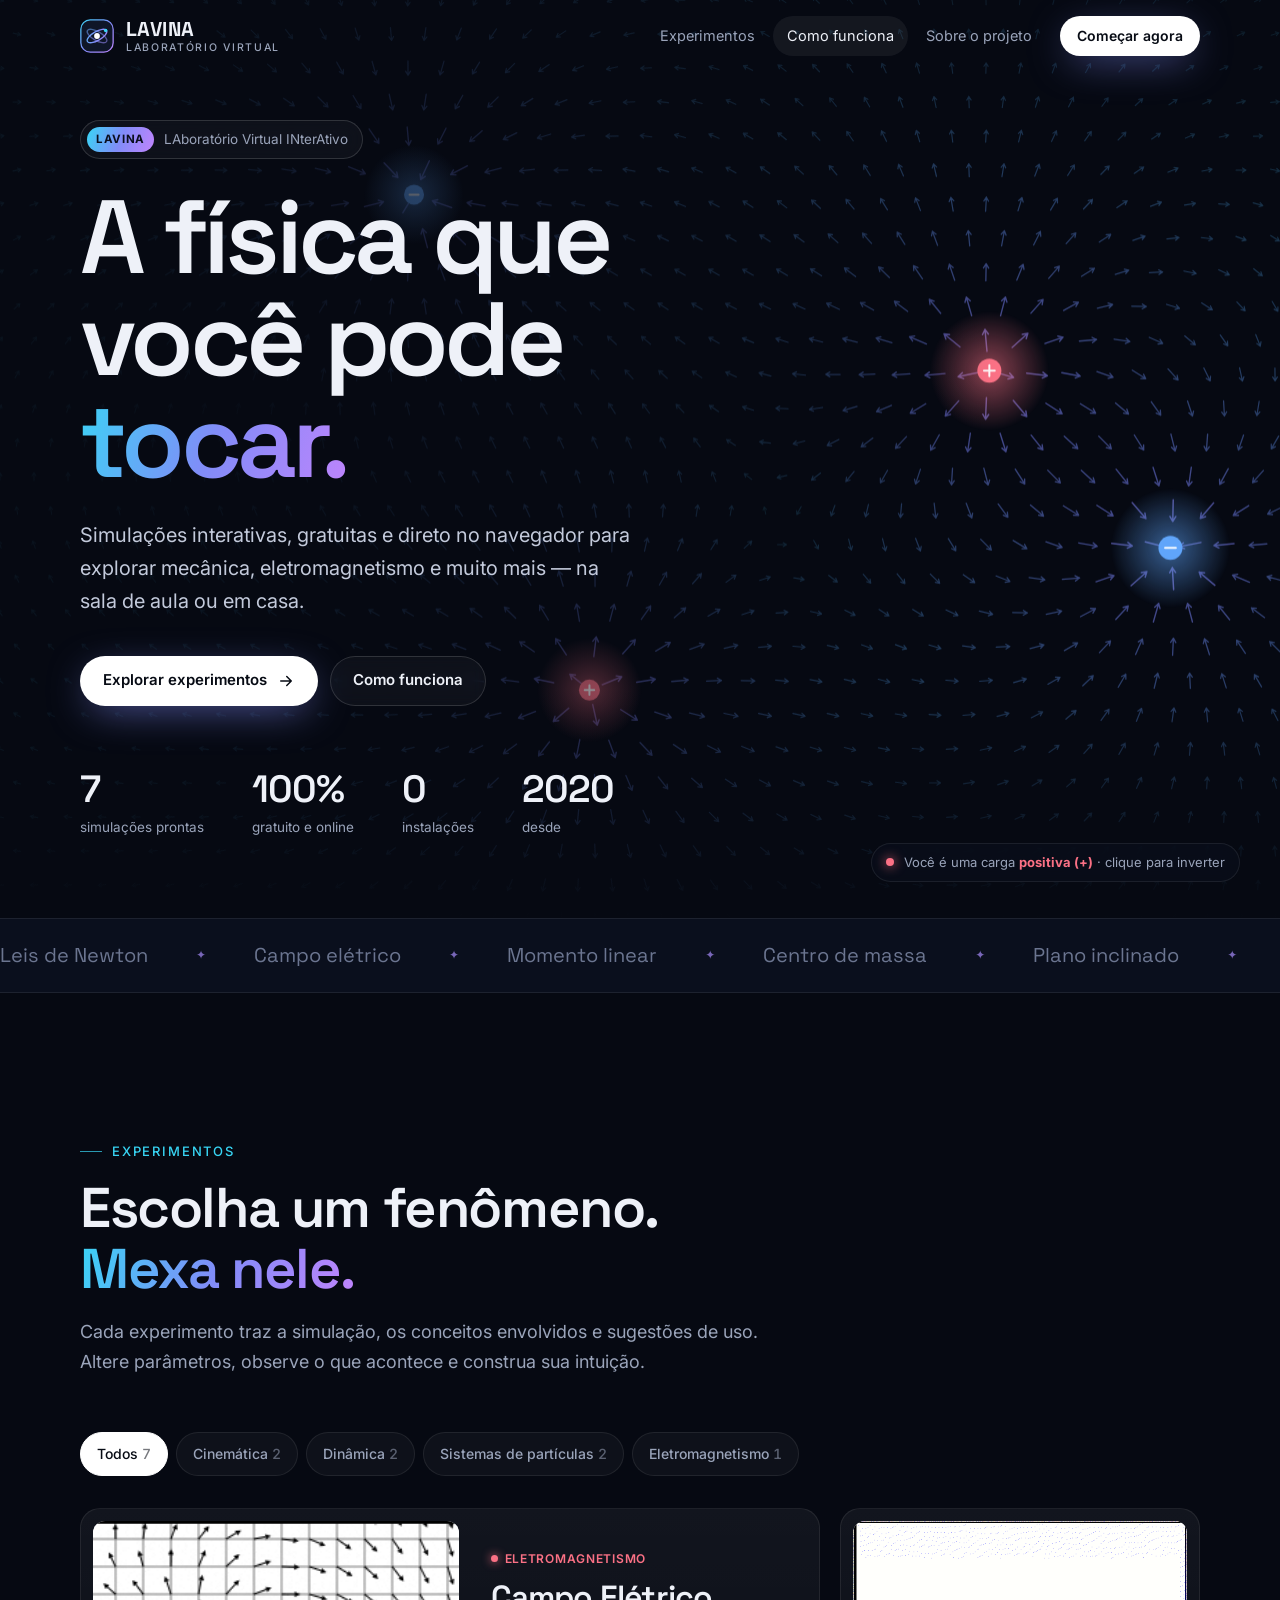
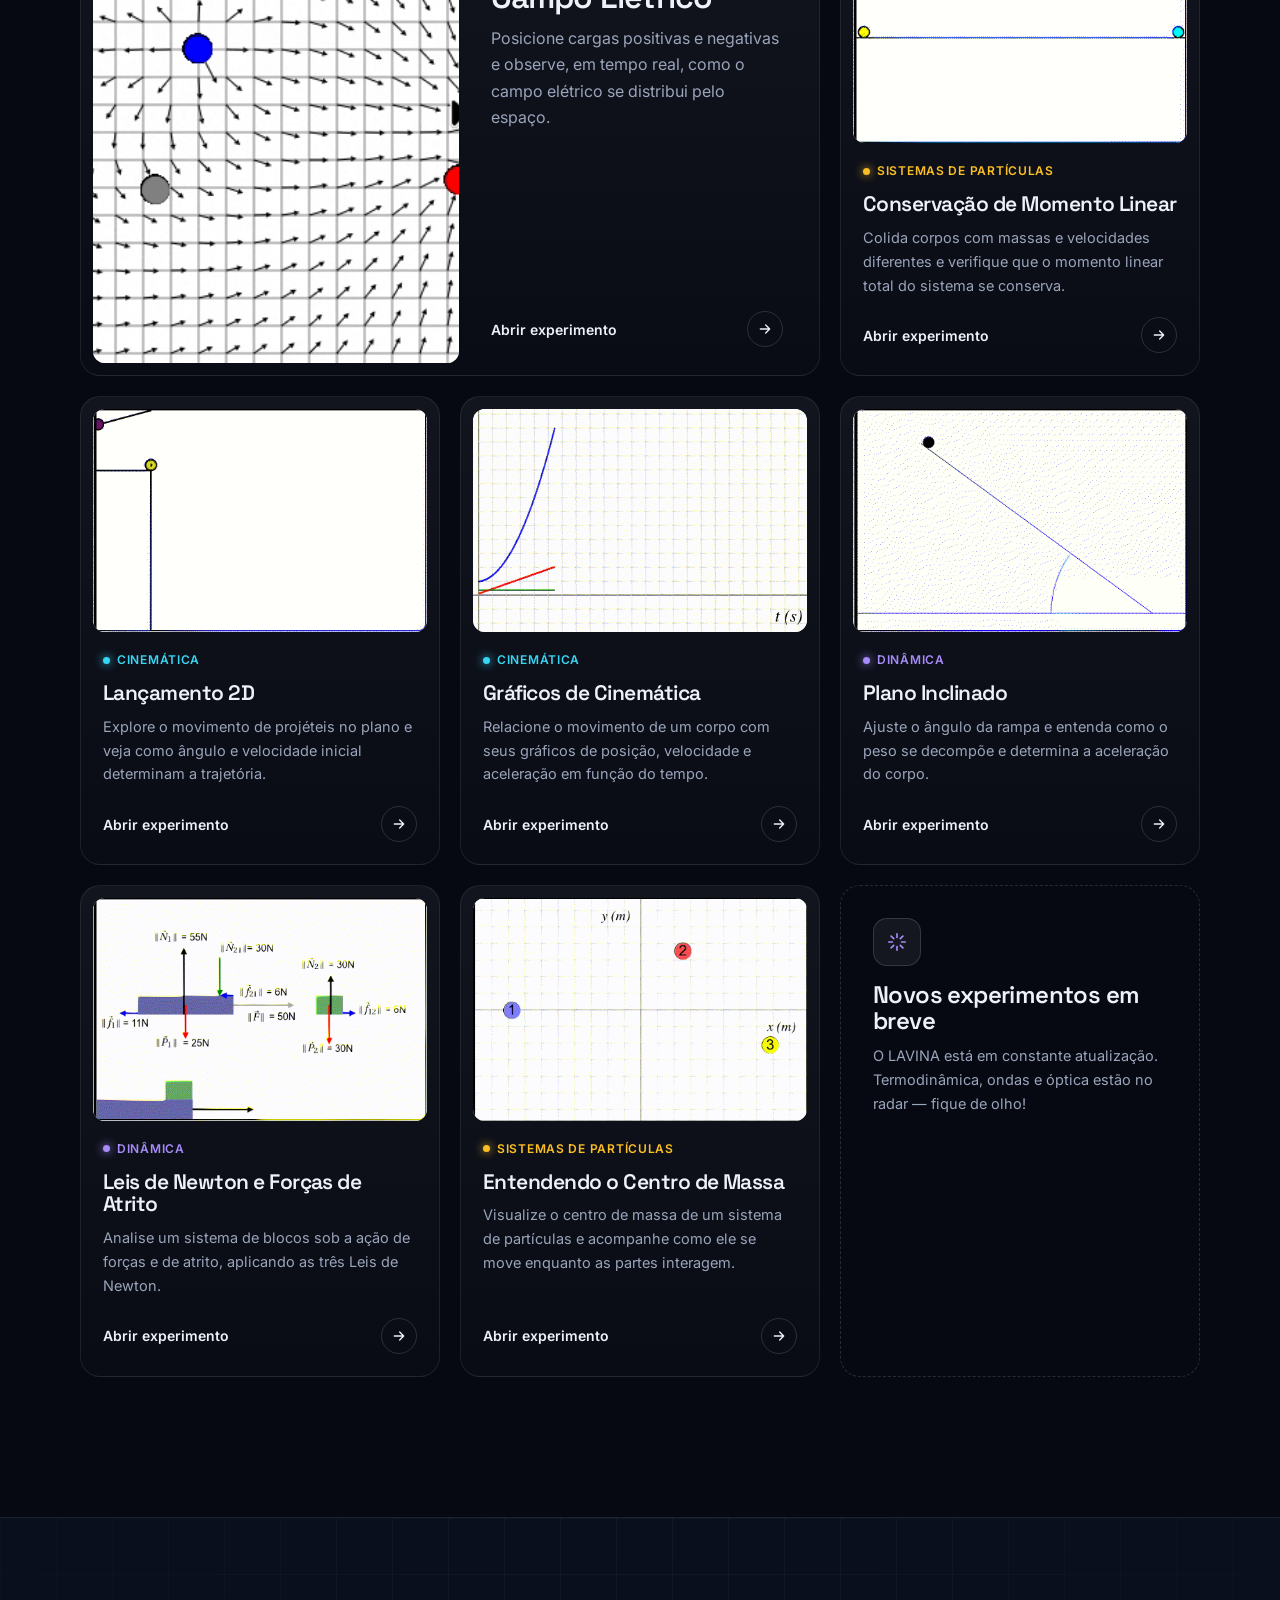
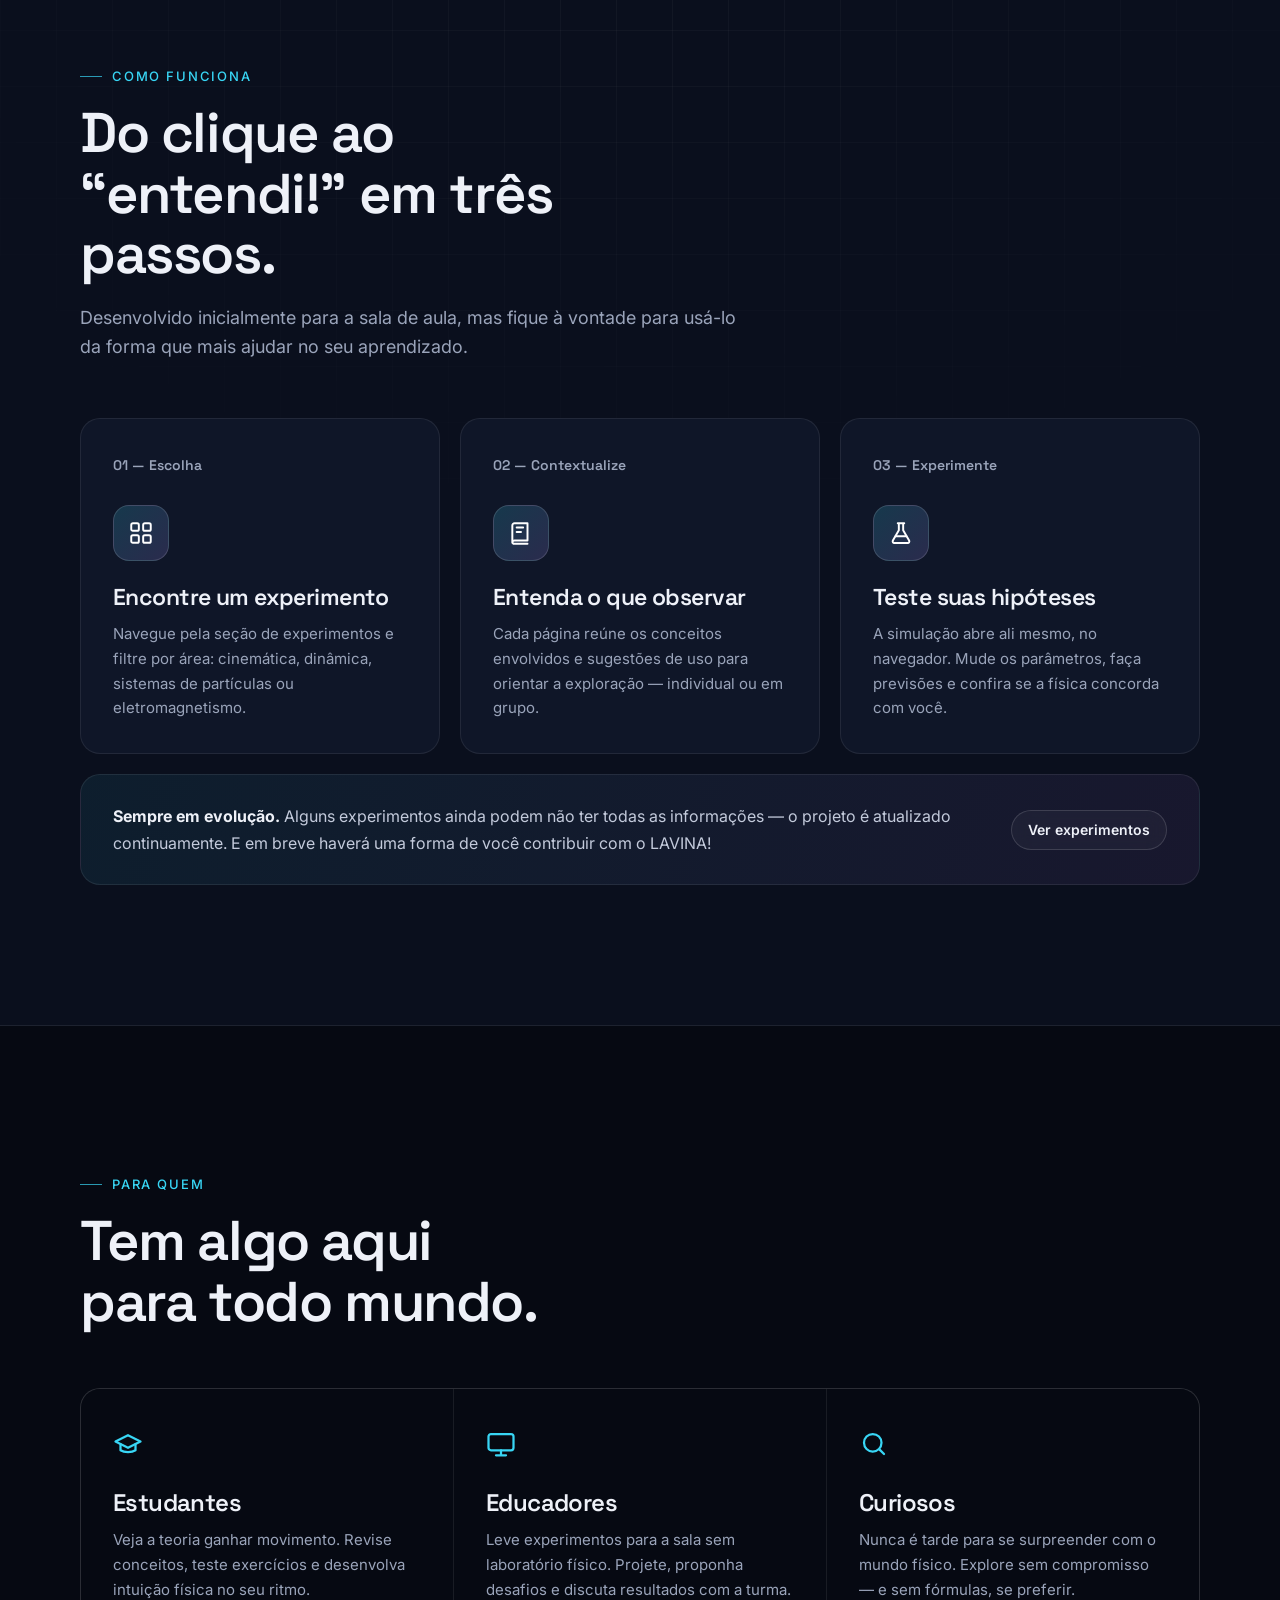
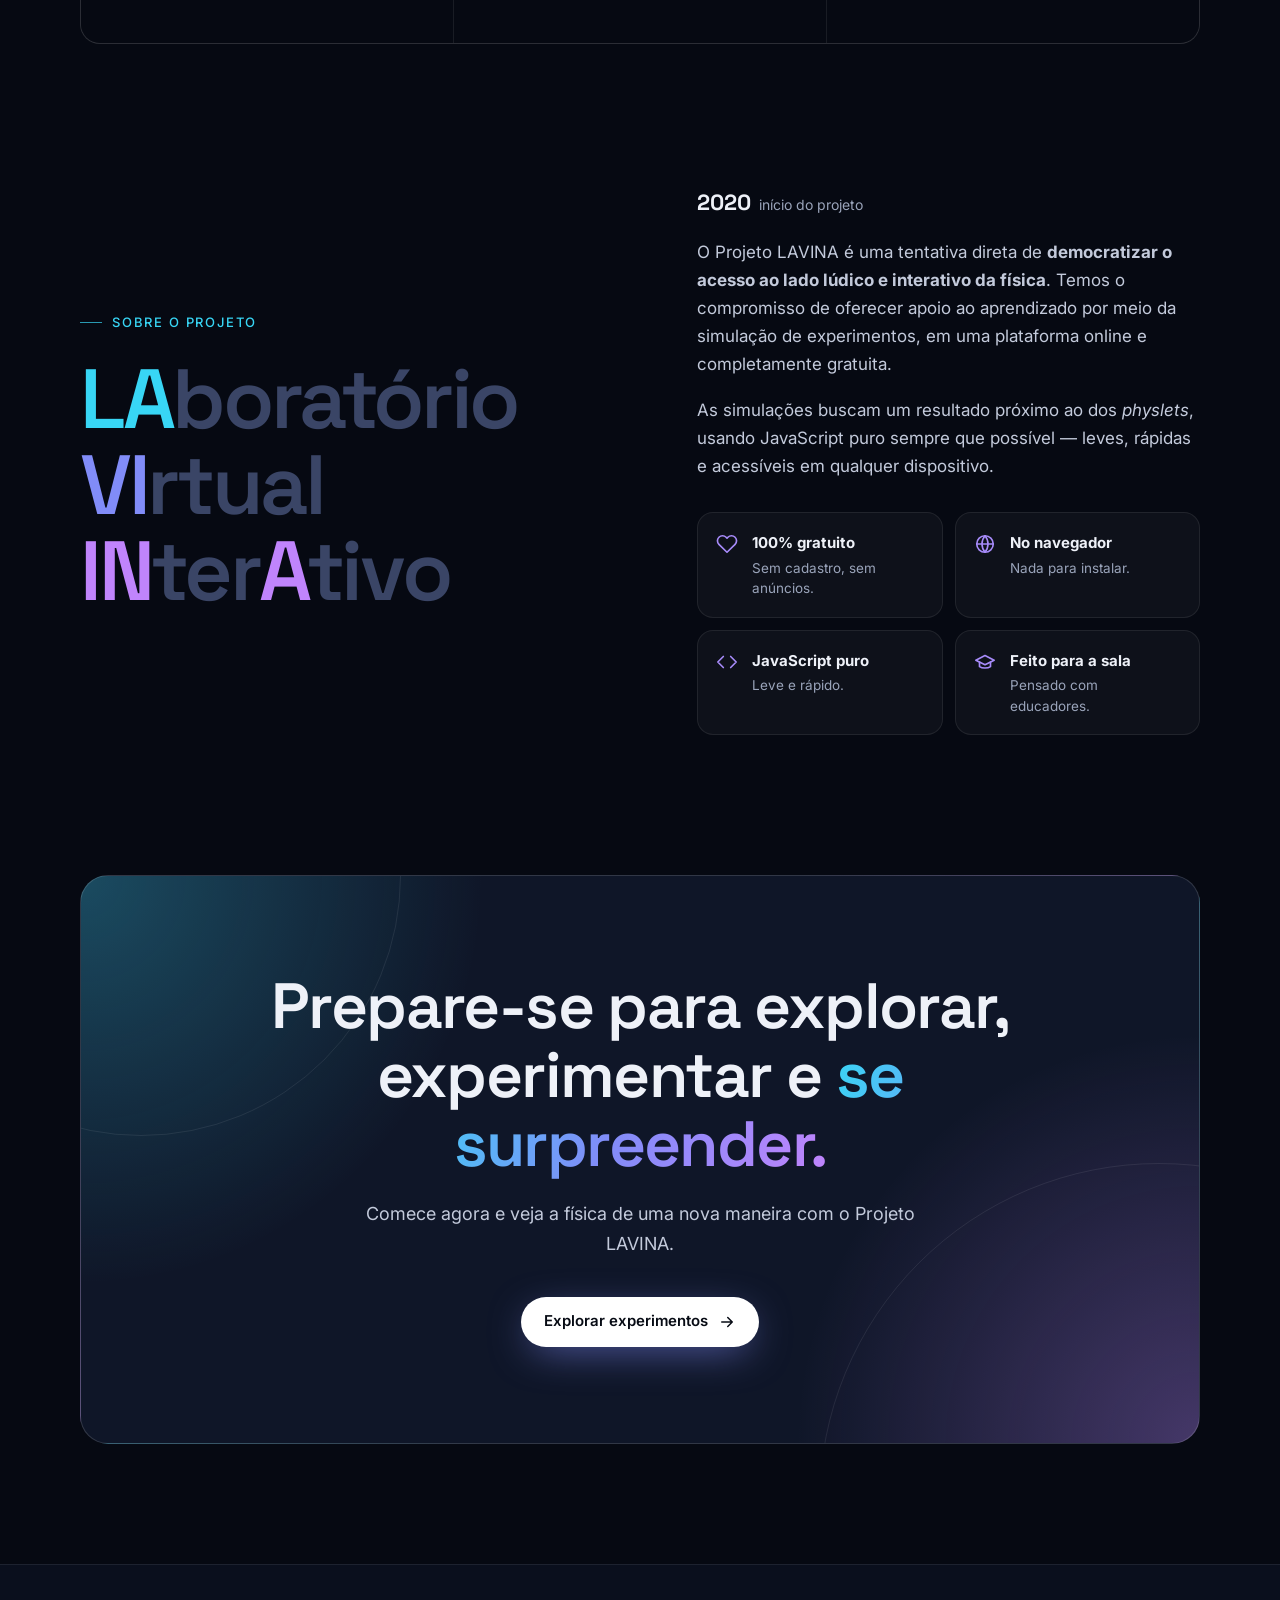
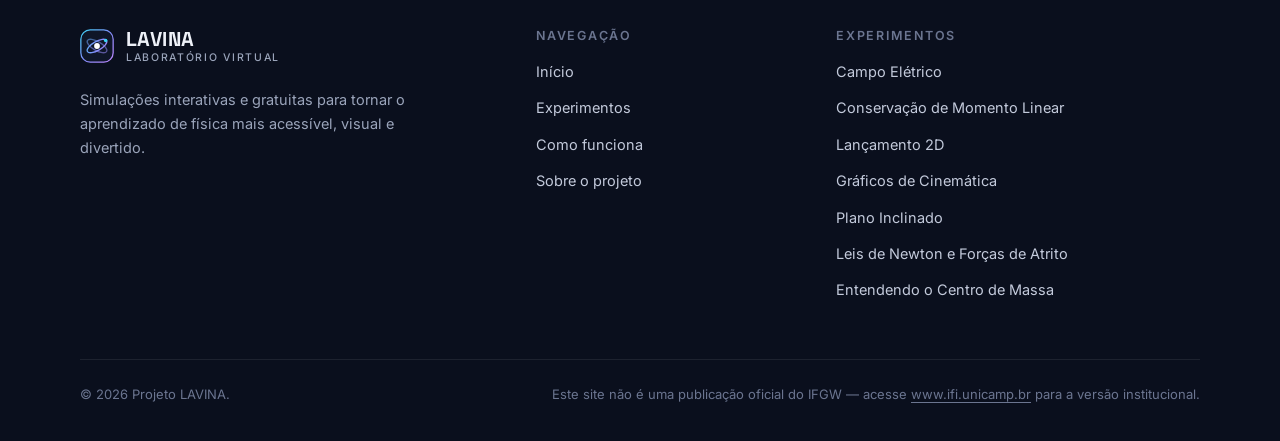
==== commit 1f6aa973: "Prévia de compartilhamento (Open Graph), ícones e manifest Imagem og-image.png 1200x630, meta tags O" ====
--- a/index.html
+++ b/index.html
@@ -9,7 +9,20 @@
   <meta property="og:title" content="Projeto LAVINA — A física que você pode tocar">
   <meta property="og:description" content="Simulações interativas e gratuitas de experimentos de física, direto no navegador.">
   <meta property="og:type" content="website">
+  <meta property="og:site_name" content="Projeto LAVINA">
+  <meta property="og:locale" content="pt_BR">
+  <!-- URLs absolutas (exigidas pelos crawlers de WhatsApp/Slack/etc.): atualize-as ao publicar em outro domínio. -->
+  <meta property="og:url" content="https://medeirosdev.github.io/mockup-site-lavina/">
+  <meta property="og:image" content="https://medeirosdev.github.io/mockup-site-lavina/assets/img/og-image.png">
+  <meta property="og:image:type" content="image/png">
+  <meta property="og:image:width" content="1200">
+  <meta property="og:image:height" content="630">
+  <meta property="og:image:alt" content="Projeto LAVINA — A física que você pode tocar. Simulações interativas e gratuitas de física.">
+  <meta name="twitter:card" content="summary_large_image">
   <link rel="icon" href="assets/img/logo.svg" type="image/svg+xml">
+  <link rel="icon" href="assets/img/icons/icon-192.png" type="image/png" sizes="192x192">
+  <link rel="apple-touch-icon" href="assets/img/icons/apple-touch-icon.png">
+  <link rel="manifest" href="manifest.webmanifest">
   <link rel="preconnect" href="https://fonts.googleapis.com">
   <link rel="preconnect" href="https://fonts.gstatic.com" crossorigin>
   <link href="https://fonts.googleapis.com/css2?family=Inter:wght@400;500;600;700&family=Space+Grotesk:wght@500;600;700&display=swap" rel="stylesheet">
--- a/assets/css/style.css
+++ b/assets/css/style.css
@@ -410,3 +410,18 @@
       linear-gradient(180deg, rgba(6,9,18,.75) 0%, rgba(6,9,18,.82) 55%, rgba(6,9,18,.6) 80%, var(--bg) 100%);
   }
 }
+.mobile-open { display: none; }
+@media (max-width: 720px) {
+  .mobile-open { display: flex; justify-content: center; width: 100%; margin-top: 14px; }
+}
+
+/* ---------- Impressão ---------- */
+@media print {
+  *, *::before, *::after { background: transparent !important; color: #111 !important; box-shadow: none !important; text-shadow: none !important; animation: none !important; transition: none !important; }
+  html, body { background: #fff !important; }
+  .grad-text { -webkit-text-fill-color: #111; }
+  .nav, .skip, .menu-btn, .marquee, canvas, iframe, .frame-wrap, .hero-ctas, .mobile-open { display: none !important; }
+  .reveal { opacity: 1 !important; transform: none !important; }
+  .card, .panel, .pager a { border: 1px solid #ccc !important; break-inside: avoid; }
+  a[href^="http"]::after { content: " (" attr(href) ")"; font-size: 85%; }
+}
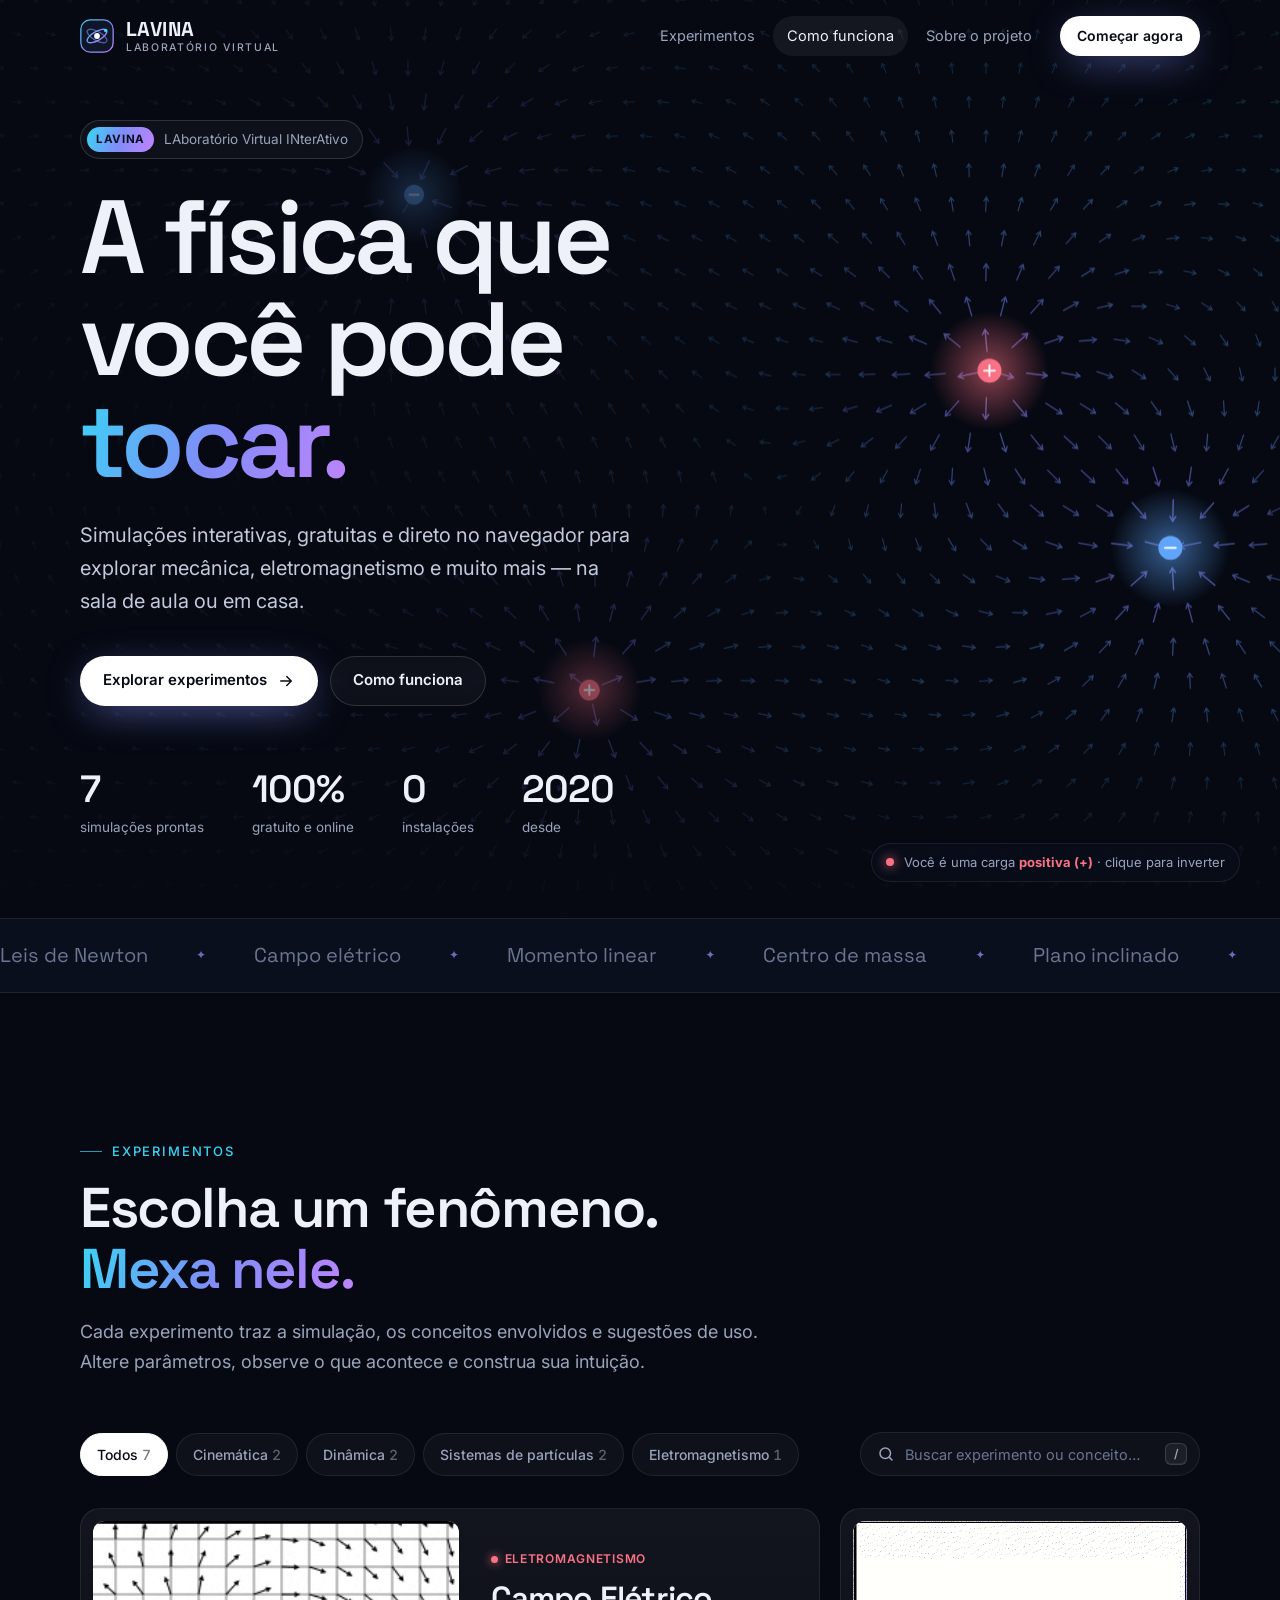
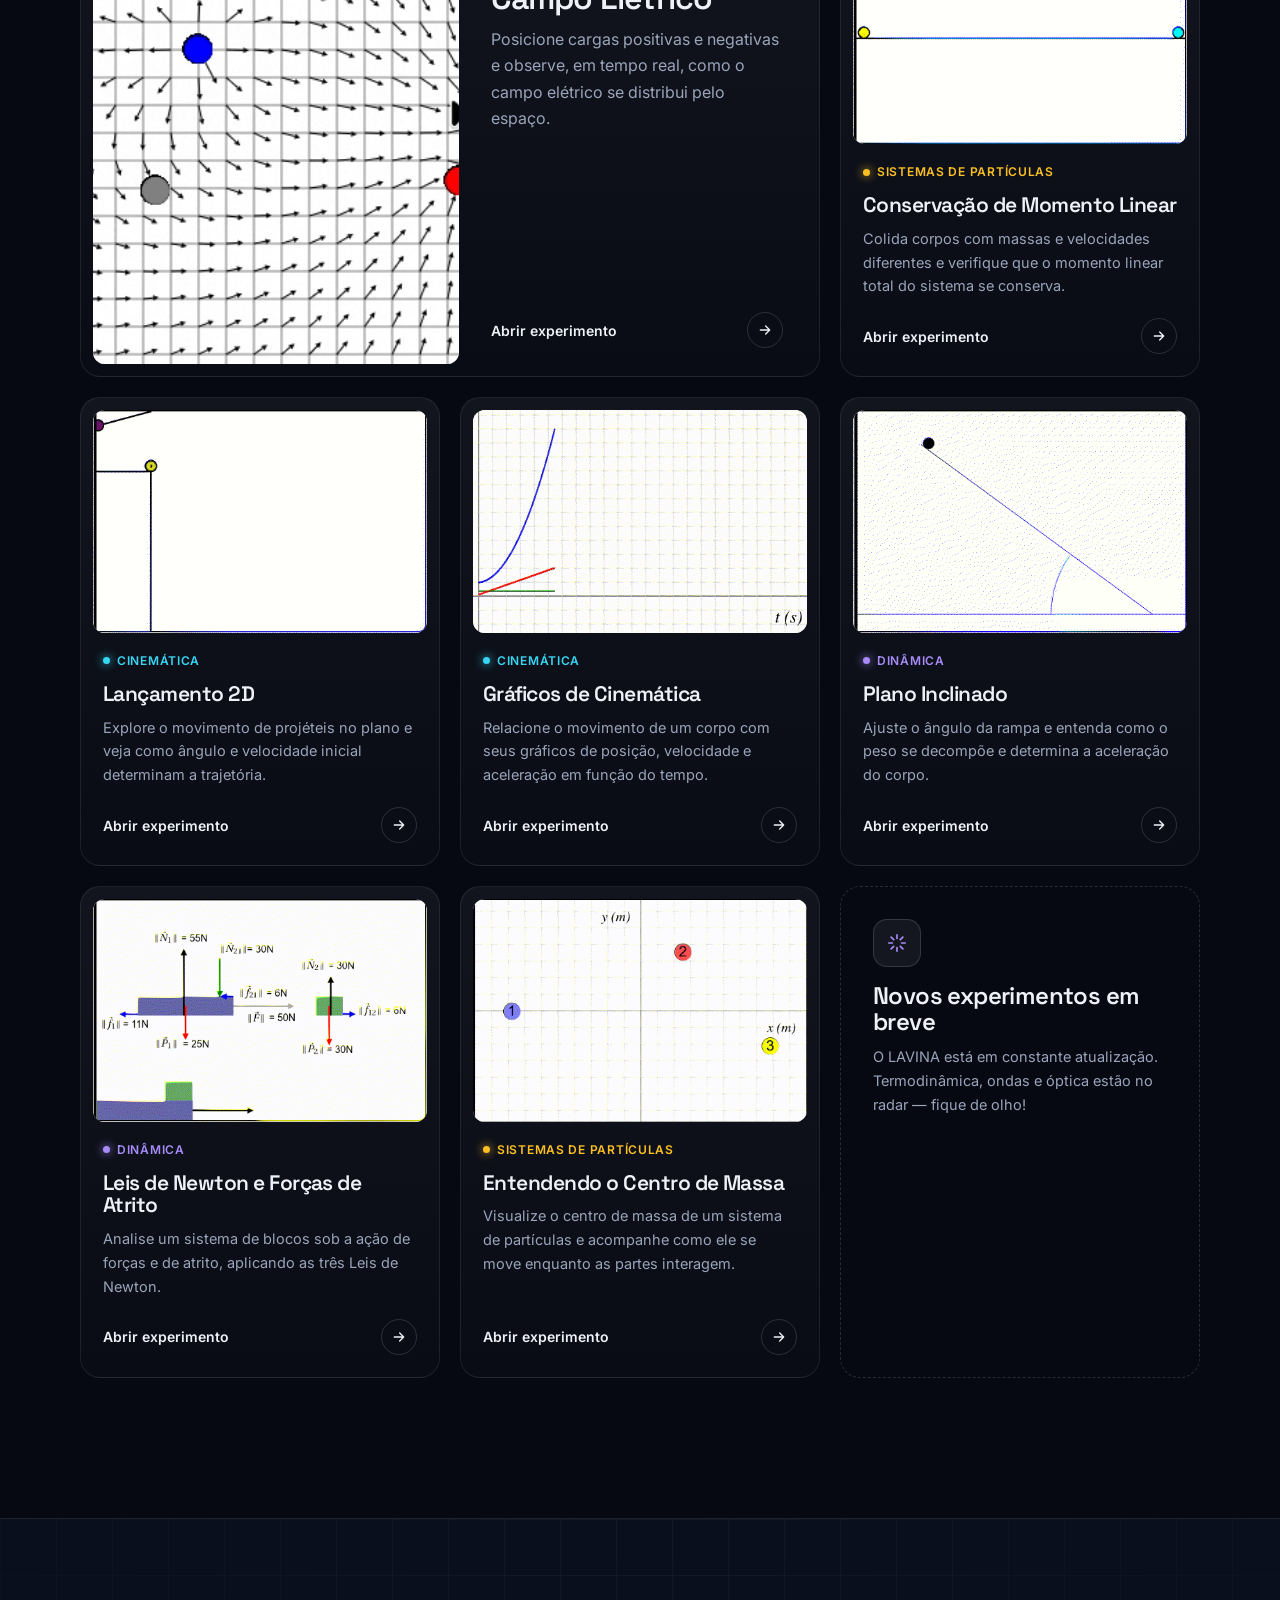
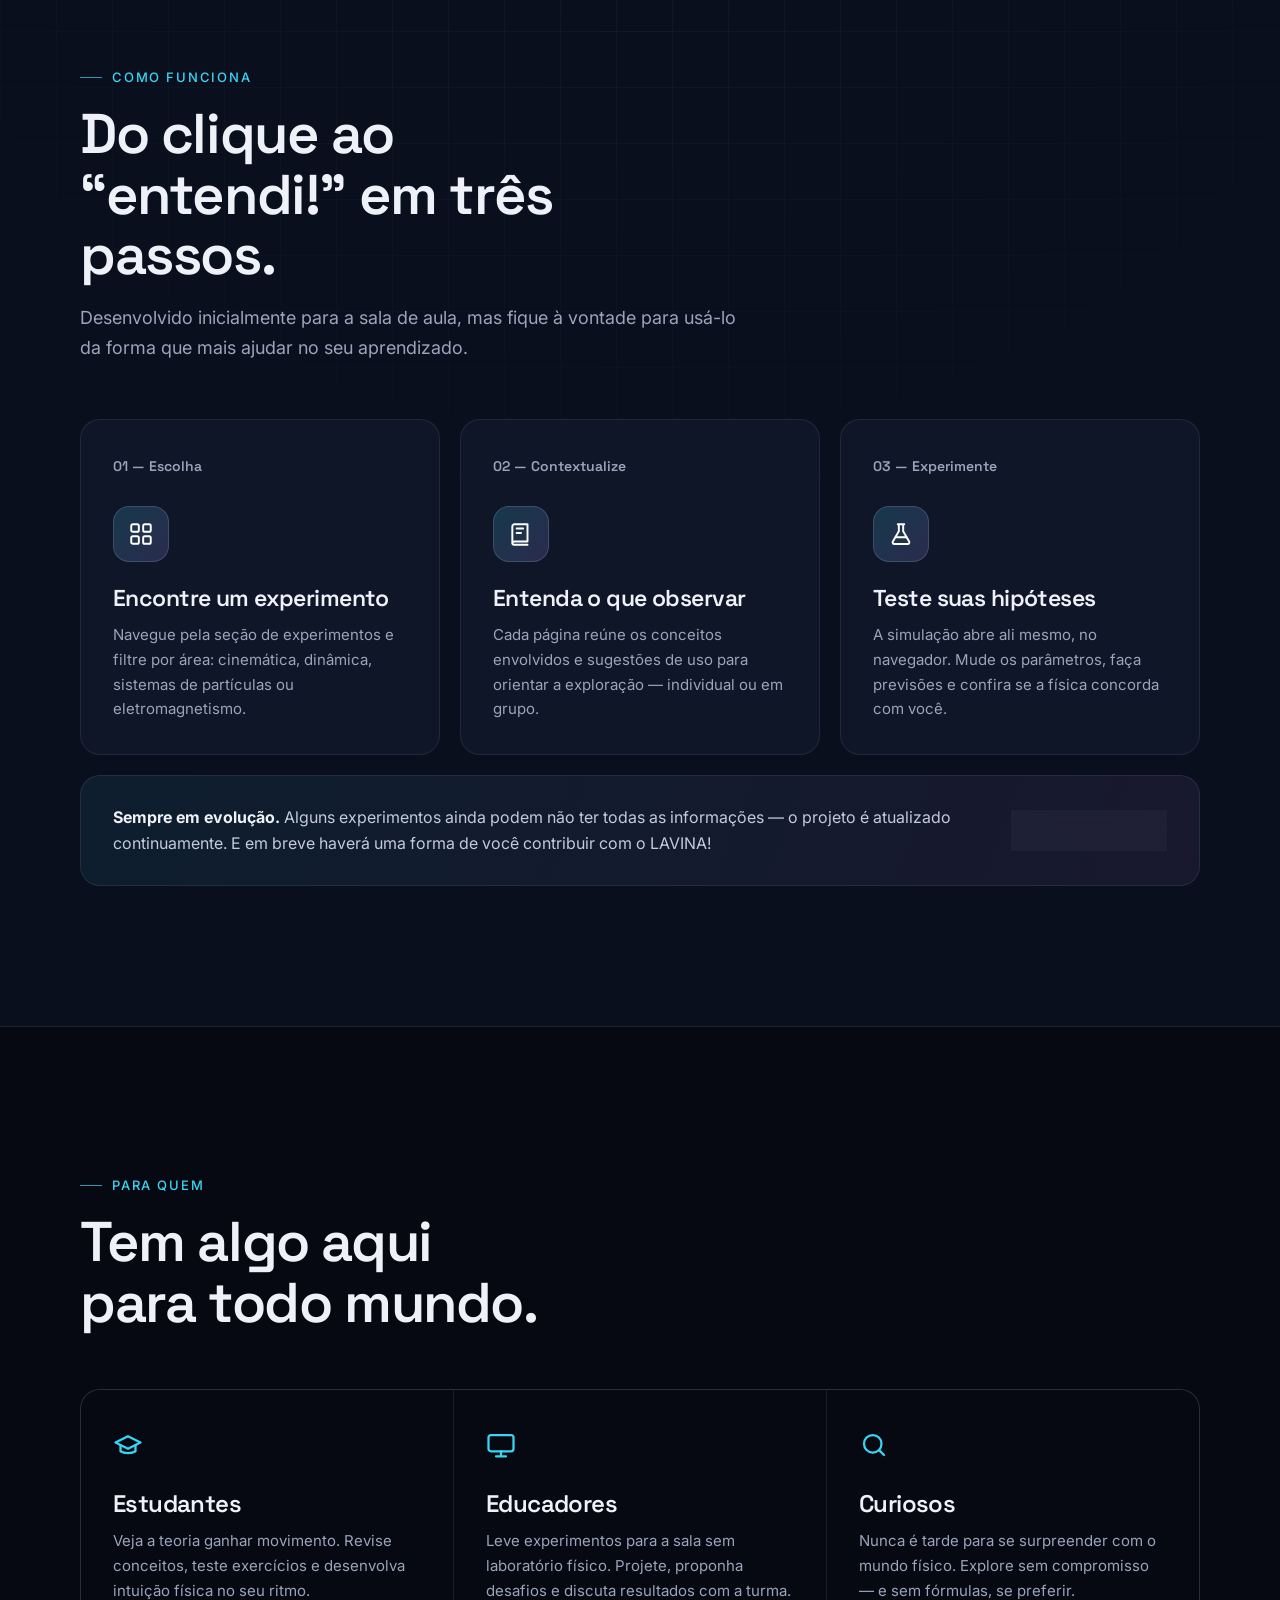
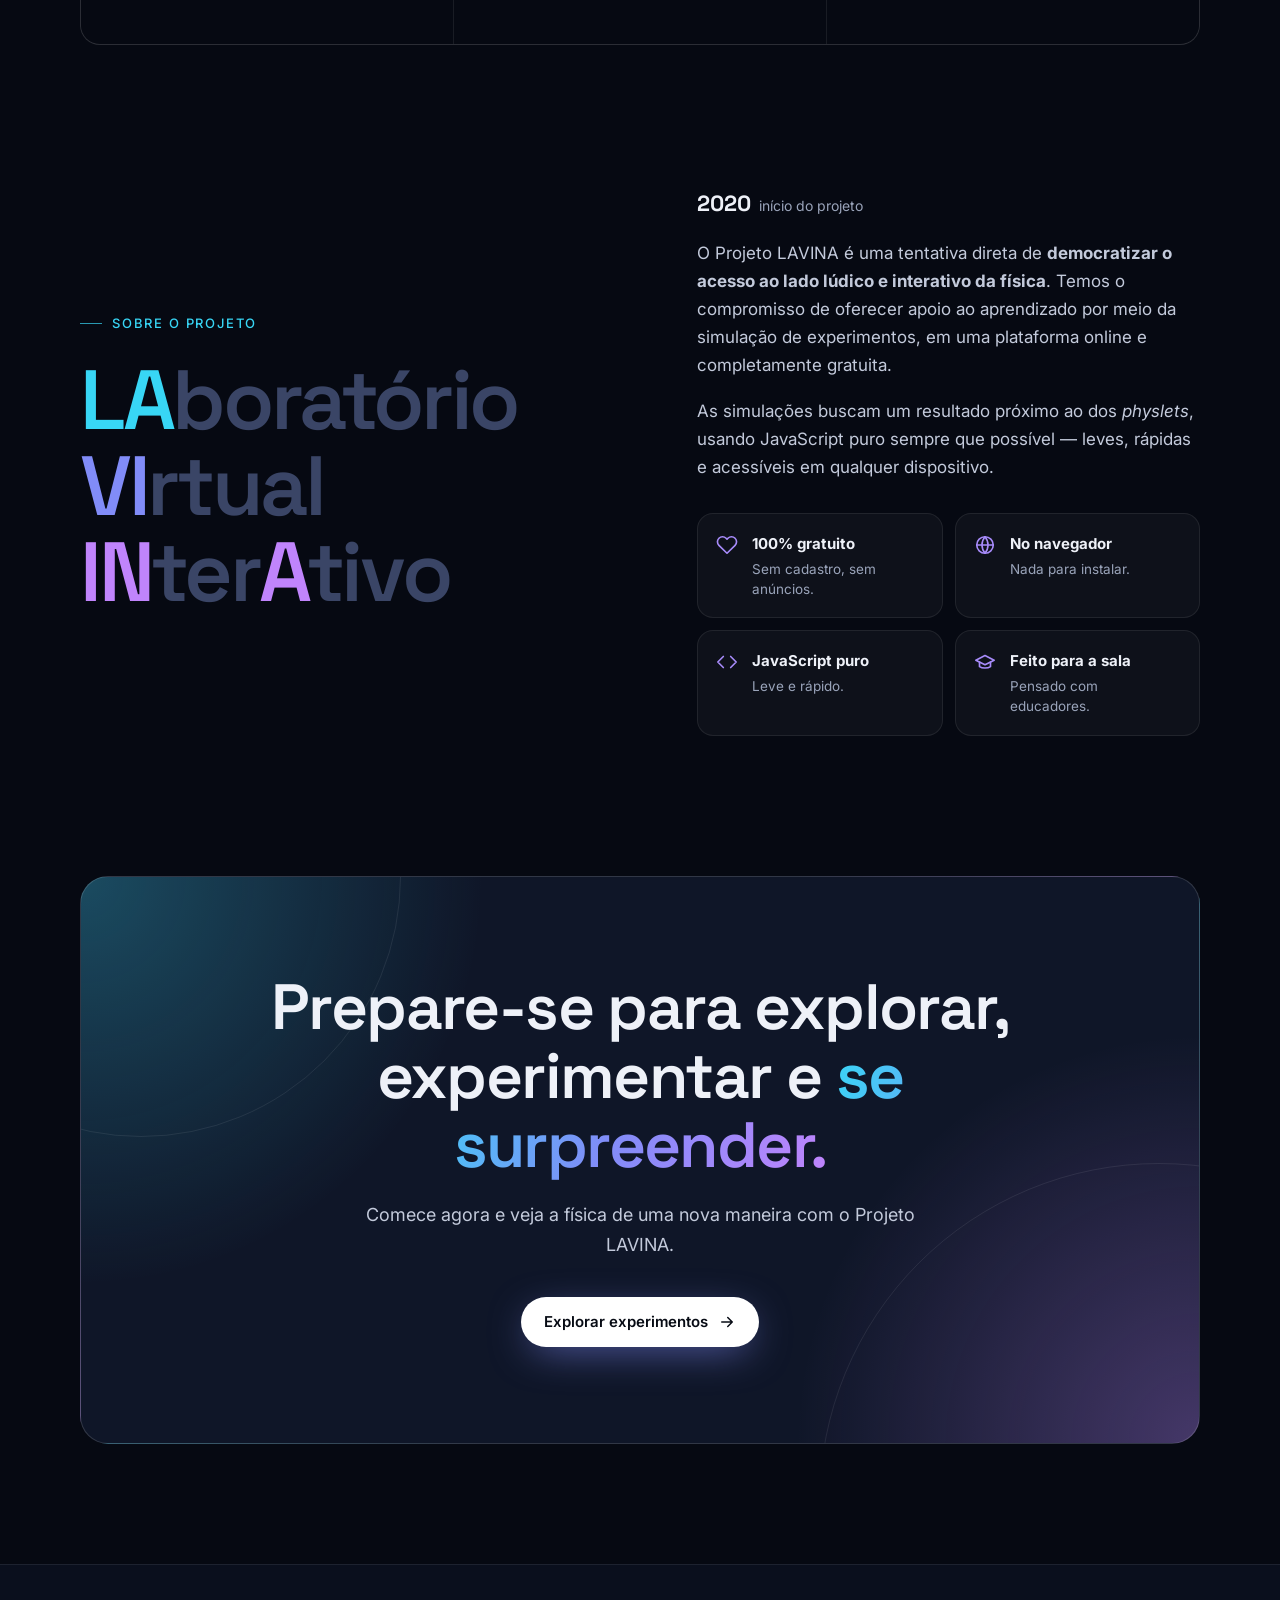
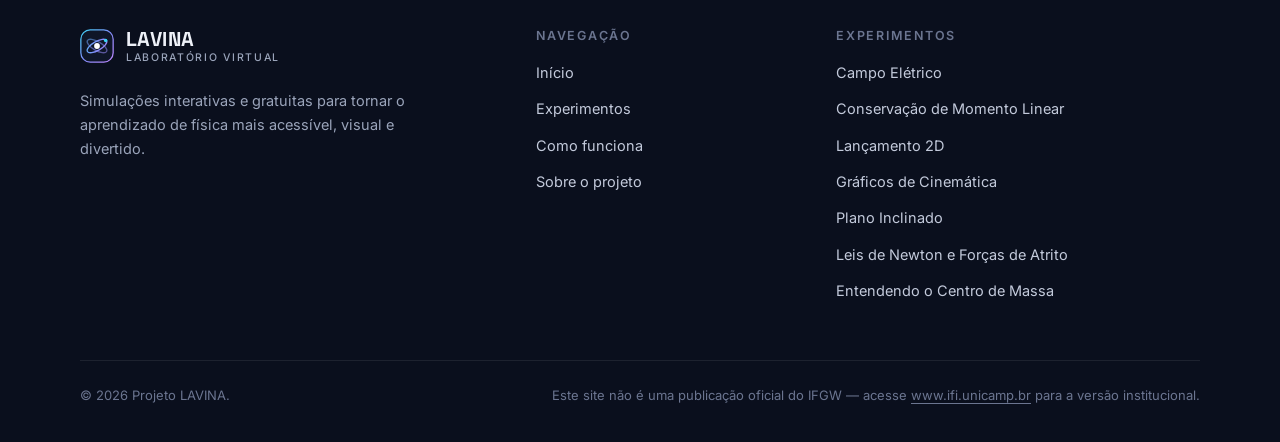
==== commit f70397cc: "Busca de experimentos, compartilhar e atalhos de teclado - Campo de busca na grade (título, resumo, " ====
--- a/index.html
+++ b/index.html
@@ -9,20 +9,7 @@
   <meta property="og:title" content="Projeto LAVINA — A física que você pode tocar">
   <meta property="og:description" content="Simulações interativas e gratuitas de experimentos de física, direto no navegador.">
   <meta property="og:type" content="website">
-  <meta property="og:site_name" content="Projeto LAVINA">
-  <meta property="og:locale" content="pt_BR">
-  <!-- URLs absolutas (exigidas pelos crawlers de WhatsApp/Slack/etc.): atualize-as ao publicar em outro domínio. -->
-  <meta property="og:url" content="https://medeirosdev.github.io/mockup-site-lavina/">
-  <meta property="og:image" content="https://medeirosdev.github.io/mockup-site-lavina/assets/img/og-image.png">
-  <meta property="og:image:type" content="image/png">
-  <meta property="og:image:width" content="1200">
-  <meta property="og:image:height" content="630">
-  <meta property="og:image:alt" content="Projeto LAVINA — A física que você pode tocar. Simulações interativas e gratuitas de física.">
-  <meta name="twitter:card" content="summary_large_image">
   <link rel="icon" href="assets/img/logo.svg" type="image/svg+xml">
-  <link rel="icon" href="assets/img/icons/icon-192.png" type="image/png" sizes="192x192">
-  <link rel="apple-touch-icon" href="assets/img/icons/apple-touch-icon.png">
-  <link rel="manifest" href="manifest.webmanifest">
   <link rel="preconnect" href="https://fonts.googleapis.com">
   <link rel="preconnect" href="https://fonts.gstatic.com" crossorigin>
   <link href="https://fonts.googleapis.com/css2?family=Inter:wght@400;500;600;700&family=Space+Grotesk:wght@500;600;700&display=swap" rel="stylesheet">
@@ -97,8 +84,25 @@
           <h2>Escolha um fenômeno.<br><span class="grad-text">Mexa nele.</span></h2>
           <p>Cada experimento traz a simulação, os conceitos envolvidos e sugestões de uso. Altere parâmetros, observe o que acontece e construa sua intuição.</p>
         </div>
-        <div class="filters reveal" id="filters" role="group" aria-label="Filtrar por área"></div>
+        <div class="filter-bar reveal" id="filter-bar">
+          <div class="filters" id="filters" role="group" aria-label="Filtrar por área"></div>
+          <div class="search" role="search">
+            <svg viewBox="0 0 24 24" fill="none" stroke="currentColor" stroke-width="2" stroke-linecap="round" stroke-linejoin="round" aria-hidden="true"><circle cx="11" cy="11" r="7"/><path d="m20 20-3.5-3.5"/></svg>
+            <input type="search" id="exp-search" placeholder="Buscar experimento ou conceito…" aria-label="Buscar experimento ou conceito" aria-controls="exp-grid" aria-keyshortcuts="/" autocomplete="off" spellcheck="false" enterkeyhint="search">
+            <kbd aria-hidden="true">/</kbd>
+            <button class="search-clear" type="button" id="exp-search-clear" aria-label="Limpar busca" title="Limpar busca" hidden>
+              <svg viewBox="0 0 24 24" fill="none" stroke="currentColor" stroke-width="2" stroke-linecap="round" aria-hidden="true"><path d="M6 6l12 12M18 6 6 18"/></svg>
+            </button>
+          </div>
+        </div>
+        <p class="sr-only" id="exp-status" role="status" aria-live="polite"></p>
         <div class="grid all" id="exp-grid"></div>
+        <div class="empty" id="exp-empty" hidden>
+          <div class="soon-icon"><svg viewBox="0 0 24 24" fill="none" stroke="currentColor" stroke-width="1.8" stroke-linecap="round" stroke-linejoin="round" aria-hidden="true"><circle cx="11" cy="11" r="7"/><path d="m20 20-3.5-3.5M8.5 8.5l5 5M13.5 8.5l-5 5"/></svg></div>
+          <h3>Nenhum experimento encontrado</h3>
+          <p id="exp-empty-msg">Tente outro termo ou explore todas as áreas.</p>
+          <button class="btn btn-ghost btn-sm" type="button" id="exp-reset">Limpar busca</button>
+        </div>
       </div>
     </section>
 
--- a/assets/css/style.css
+++ b/assets/css/style.css
@@ -51,6 +51,13 @@
 ::selection { background: rgba(129, 140, 248, .45); color: #fff; }
 
 :focus-visible { outline: 2px solid var(--cyan); outline-offset: 3px; border-radius: 6px; }
+[hidden] { display: none !important; }
+.sr-only { position: absolute; width: 1px; height: 1px; padding: 0; margin: -1px; overflow: hidden; clip: rect(0 0 0 0); white-space: nowrap; border: 0; }
+kbd {
+  display: inline-grid; place-items: center; min-width: 22px; height: 22px; padding: 0 6px; border-radius: 6px;
+  font-family: var(--font-body); font-size: 12px; font-weight: 600; line-height: 1; color: var(--muted);
+  background: var(--surface-2); border: 1px solid var(--border-2); box-shadow: inset 0 -1px 0 rgba(255,255,255,.06);
+}
 
 .container { width: 100%; max-width: var(--maxw); margin: 0 auto; padding: 0 var(--gutter); }
 
@@ -172,14 +179,55 @@
 .section { padding: clamp(80px, 11vw, 140px) 0; }
 
 /* ---------- Experimentos ---------- */
-.filters { display: flex; flex-wrap: wrap; gap: 8px; margin-bottom: 32px; }
+.filter-bar { display: flex; flex-wrap: wrap; align-items: center; justify-content: space-between; gap: 14px 20px; margin-bottom: 32px; }
+.filters { display: flex; flex-wrap: wrap; gap: 8px; }
 .chip {
   padding: 9px 16px; border-radius: 999px; font-size: 14px; font-weight: 500; cursor: pointer;
   background: var(--surface); border: 1px solid var(--border); color: var(--muted); transition: all .2s;
 }
 .chip:hover { color: var(--text); border-color: var(--border-2); }
+.chip:focus-visible { outline: 2px solid var(--cyan); outline-offset: 3px; border-radius: 999px; color: var(--text); border-color: var(--border-2); }
 .chip[aria-pressed="true"] { background: #fff; color: #070b14; border-color: #fff; }
 .chip .n { opacity: .55; margin-left: 4px; font-variant-numeric: tabular-nums; }
+.chip.zero:not([aria-pressed="true"]) { opacity: .5; }
+
+.search {
+  position: relative; display: flex; align-items: center; flex: 0 1 340px; min-width: 260px; height: 44px;
+  border-radius: 999px; background: var(--surface); border: 1px solid var(--border);
+  transition: border-color .2s, background .2s, box-shadow .2s;
+}
+.search:hover { border-color: var(--border-2); }
+.search:focus-within { border-color: rgba(56,214,245,.55); background: var(--surface-2); box-shadow: 0 0 0 4px rgba(56,214,245,.12); }
+.search > svg { position: absolute; left: 16px; width: 18px; height: 18px; color: var(--muted); pointer-events: none; }
+.search input {
+  flex: 1; min-width: 0; height: 100%; padding: 0 44px 0 44px; border: 0; border-radius: inherit; background: transparent;
+  color: var(--text); font: inherit; font-size: 14.5px; outline: none; -webkit-appearance: none; appearance: none;
+}
+.search input::placeholder { color: var(--dim); }
+.search input::-webkit-search-cancel-button, .search input::-webkit-search-decoration { -webkit-appearance: none; appearance: none; }
+.search kbd { position: absolute; right: 12px; pointer-events: none; }
+.search:focus-within kbd, .search.has-value kbd { display: none; }
+.search-clear {
+  position: absolute; right: 6px; width: 32px; height: 32px; border-radius: 50%; display: grid; place-items: center;
+  background: transparent; border: 0; color: var(--muted); cursor: pointer; transition: color .2s, background .2s;
+}
+.search-clear:hover { color: var(--text); background: var(--surface-2); }
+.search-clear:focus-visible { border-radius: 50%; }
+.search-clear svg { width: 16px; height: 16px; }
+@media (max-width: 720px) {
+  .search { flex: 1 1 100%; min-width: 0; }
+  .search kbd { display: none; }
+}
+
+.empty {
+  display: flex; flex-direction: column; align-items: center; text-align: center; gap: 0;
+  padding: clamp(40px, 6vw, 64px) 24px; border-radius: var(--radius); border: 1px dashed var(--border-2);
+}
+.empty .soon-icon { width: 52px; height: 52px; border-radius: 14px; display: grid; place-items: center; background: var(--surface-2); border: 1px solid var(--border-2); }
+.empty .soon-icon svg { width: 24px; height: 24px; color: var(--violet); }
+.empty h3 { font-size: 24px; margin-top: 18px; }
+.empty p { color: var(--muted); font-size: 15px; max-width: 440px; margin: 10px 0 22px; overflow-wrap: anywhere; }
+.empty p b { color: var(--text); font-weight: 600; }
 
 .grid { display: grid; grid-template-columns: repeat(3, 1fr); gap: 20px; }
 @media (max-width: 980px) { .grid { grid-template-columns: repeat(2, 1fr); } }
@@ -356,6 +404,24 @@
 .crumbs svg { width: 14px; height: 14px; opacity: .6; }
 .exp-title { font-size: clamp(36px, 6vw, 68px); margin-top: 22px; max-width: 900px; }
 .exp-summary { font-size: clamp(16px, 1.8vw, 19px); color: #c3cadb; max-width: 720px; margin: 18px 0 0; }
+.exp-actions { display: flex; flex-wrap: wrap; align-items: center; gap: 12px 20px; margin-top: 26px; }
+.btn.btn-share:hover svg { transform: none; }
+.kbd-hint { display: inline-flex; flex-wrap: wrap; align-items: center; gap: 6px; font-size: 13px; color: var(--dim); }
+.kbd-hint span + kbd { margin-left: 8px; }
+@media (max-width: 720px), (hover: none) { .kbd-hint { display: none; } }
+
+.toast {
+  position: fixed; left: 50%; bottom: max(24px, env(safe-area-inset-bottom)); z-index: 90;
+  display: inline-flex; align-items: center; gap: 10px; max-width: calc(100vw - 32px);
+  padding: 11px 18px 11px 14px; border-radius: 999px; font-size: 14.5px; font-weight: 500;
+  background: rgba(15, 22, 40, .92); border: 1px solid var(--border-2); backdrop-filter: blur(14px);
+  box-shadow: 0 20px 50px -16px rgba(0,0,0,.9), 0 0 0 1px rgba(129,140,248,.12);
+  opacity: 0; transform: translate(-50%, 12px); pointer-events: none;
+  transition: opacity .25s var(--ease), transform .3s var(--ease);
+}
+.toast.show { opacity: 1; transform: translate(-50%, 0); }
+.toast svg { width: 18px; height: 18px; flex: none; color: #34d399; }
+@media (prefers-reduced-motion: reduce) { .toast { transition: opacity .15s linear; transform: translate(-50%, 0); } }
 
 .player {
   border-radius: 22px; border: 1px solid var(--border-2); background: var(--bg-3); overflow: hidden;
@@ -370,6 +436,7 @@
 .icon-btn { width: 36px; height: 36px; border-radius: 10px; display: grid; place-items: center; background: var(--surface); border: 1px solid var(--border); cursor: pointer; transition: all .2s; }
 .icon-btn:hover { background: var(--surface-2); border-color: var(--border-2); }
 .icon-btn svg { width: 17px; height: 17px; }
+.icon-btn:focus-visible { border-radius: 10px; }
 .frame-wrap { position: relative; background: #fff; aspect-ratio: 16 / 10; max-height: 78vh; width: 100%; }
 .frame-wrap iframe { position: absolute; inset: 0; width: 100%; height: 100%; border: 0; }
 .frame-wrap .loading { position: absolute; inset: 0; display: grid; place-items: center; background: var(--bg-3); color: var(--muted); font-size: 14px; transition: opacity .4s; }
@@ -414,14 +481,3 @@
 @media (max-width: 720px) {
   .mobile-open { display: flex; justify-content: center; width: 100%; margin-top: 14px; }
 }
-
-/* ---------- Impressão ---------- */
-@media print {
-  *, *::before, *::after { background: transparent !important; color: #111 !important; box-shadow: none !important; text-shadow: none !important; animation: none !important; transition: none !important; }
-  html, body { background: #fff !important; }
-  .grad-text { -webkit-text-fill-color: #111; }
-  .nav, .skip, .menu-btn, .marquee, canvas, iframe, .frame-wrap, .hero-ctas, .mobile-open { display: none !important; }
-  .reveal { opacity: 1 !important; transform: none !important; }
-  .card, .panel, .pager a { border: 1px solid #ccc !important; break-inside: avoid; }
-  a[href^="http"]::after { content: " (" attr(href) ")"; font-size: 85%; }
-}
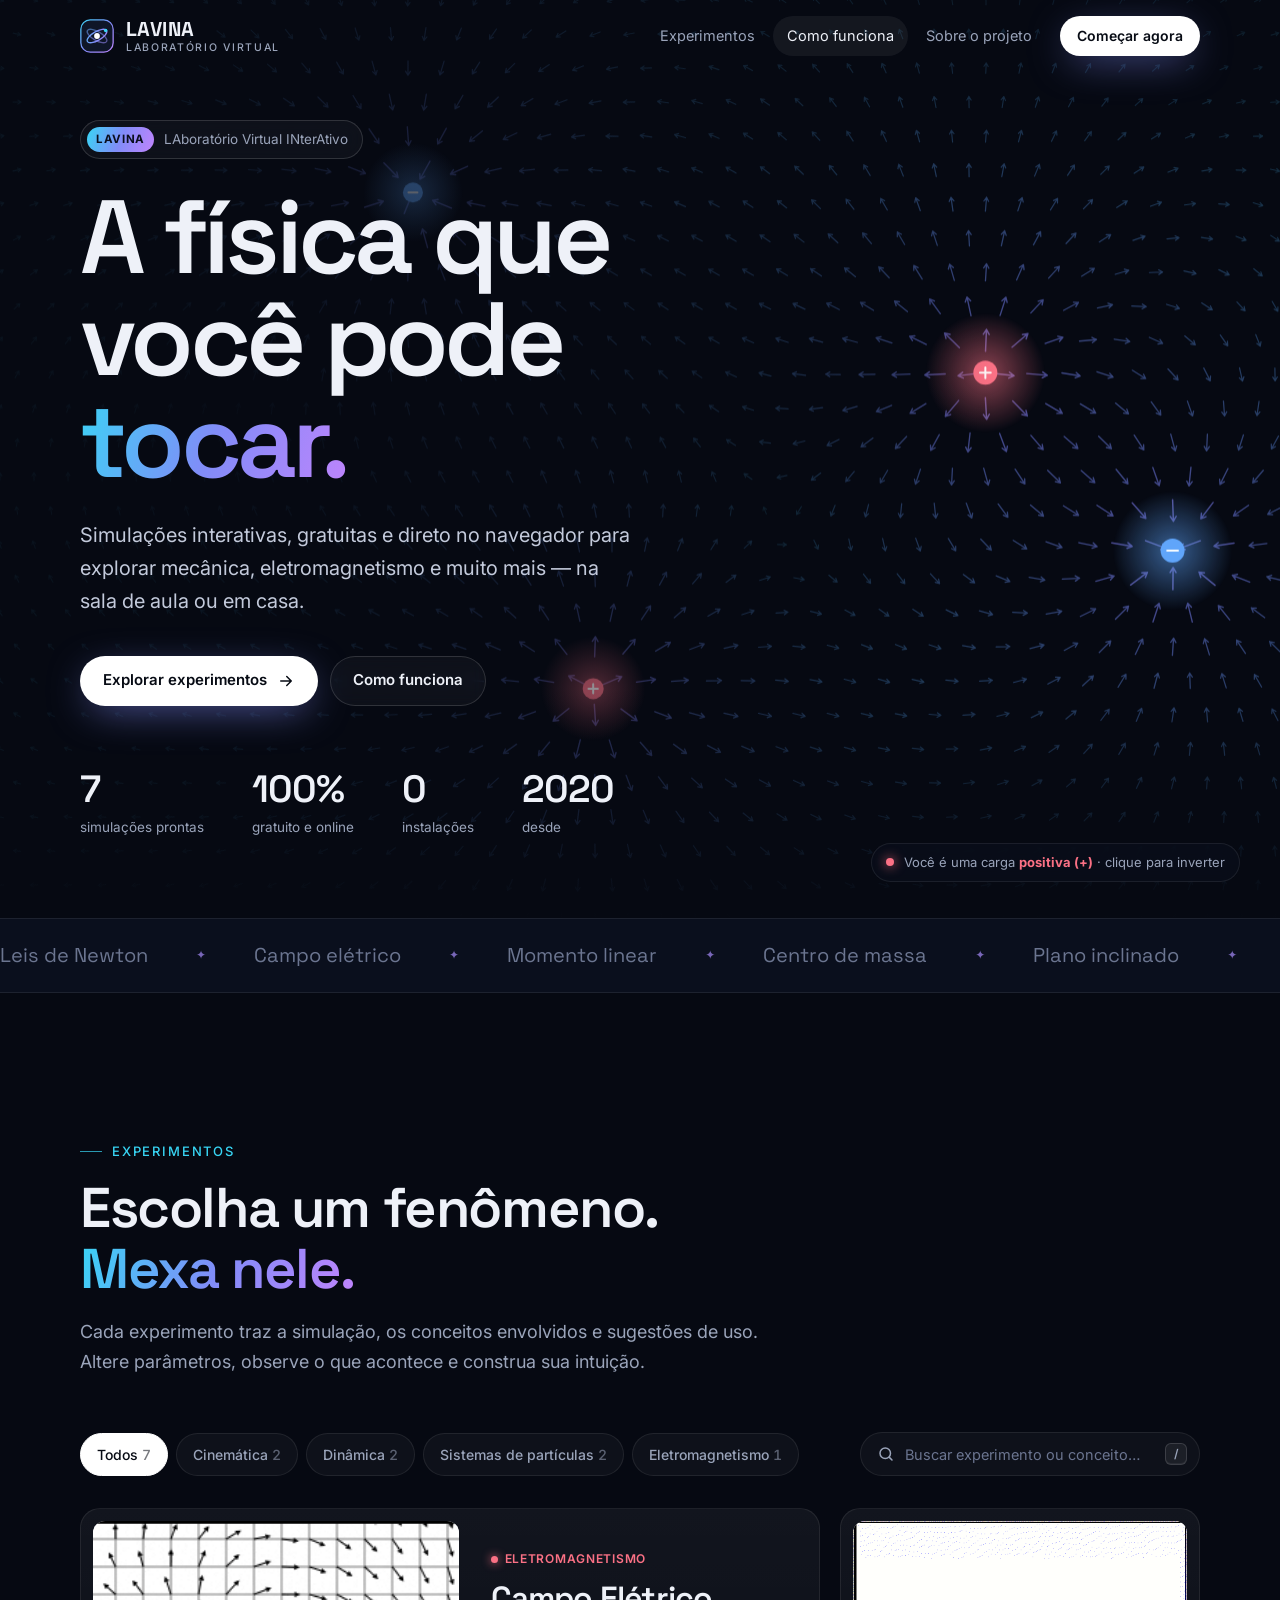
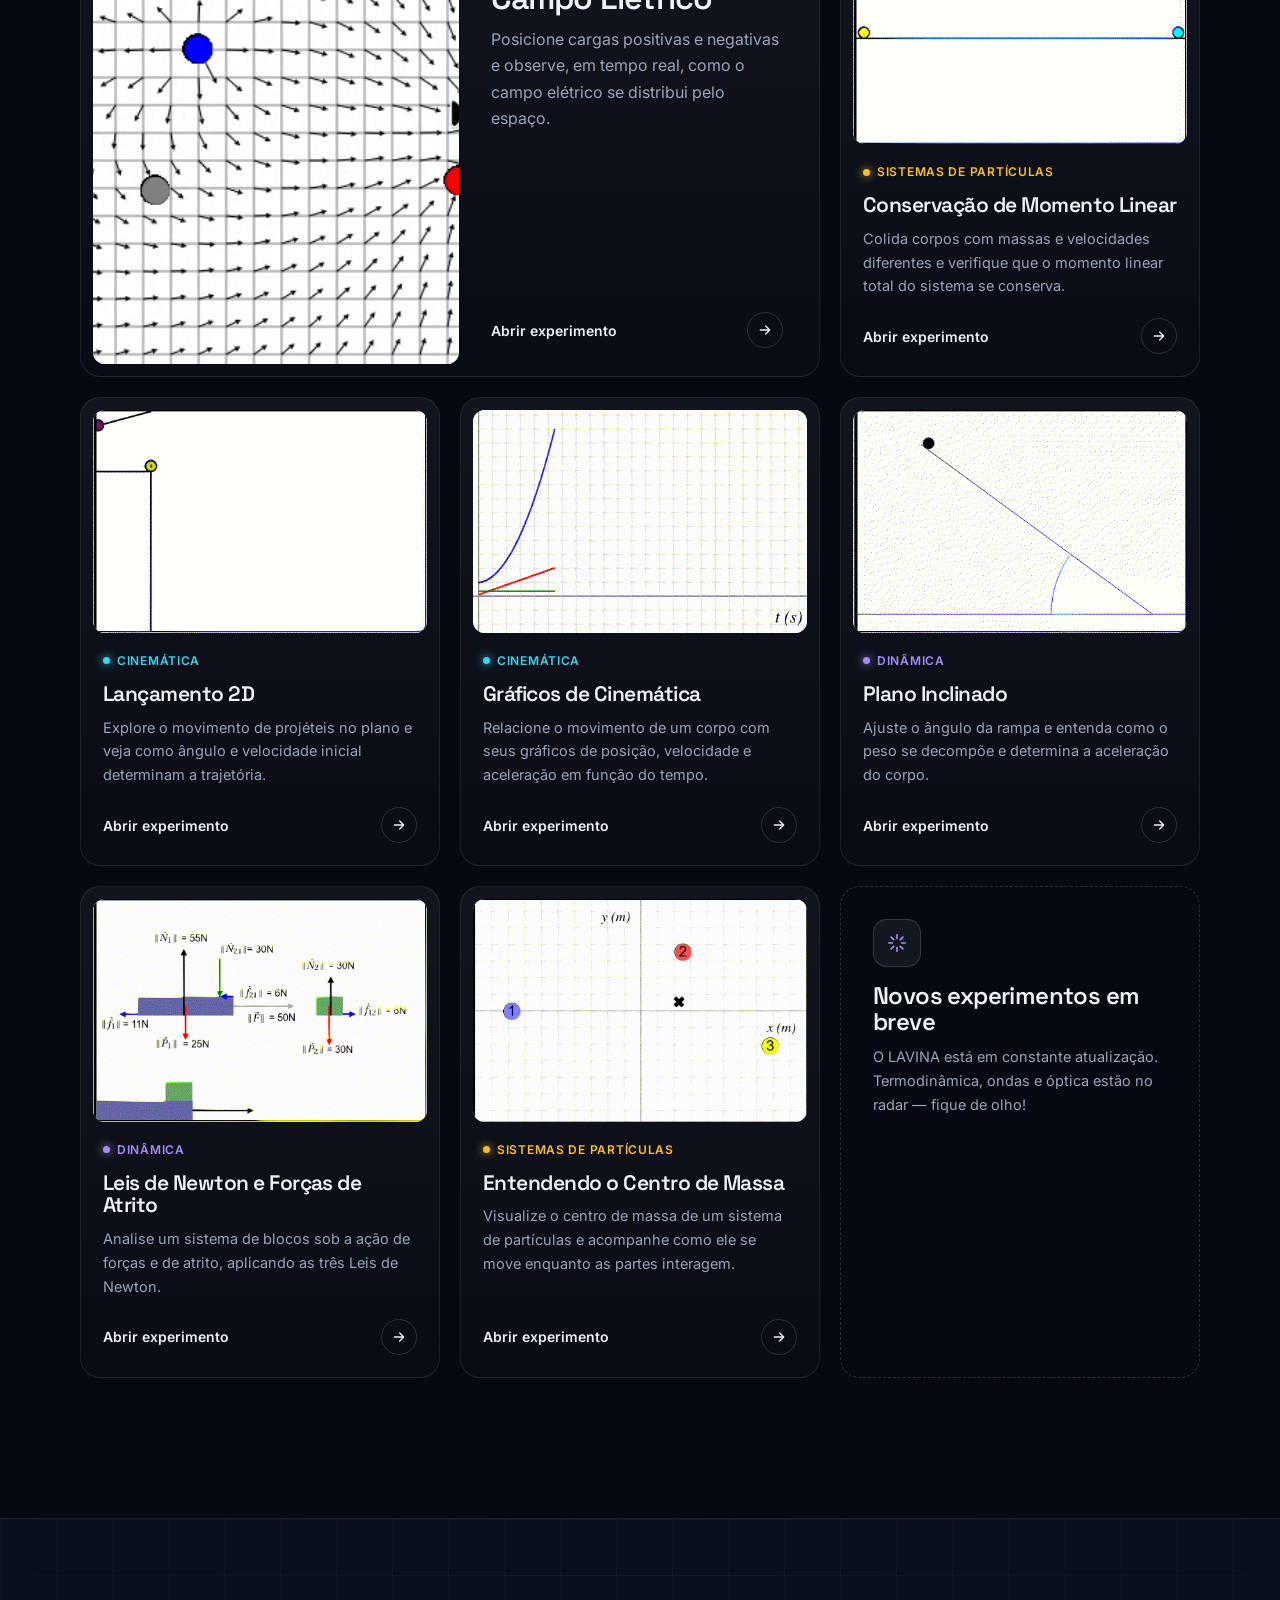
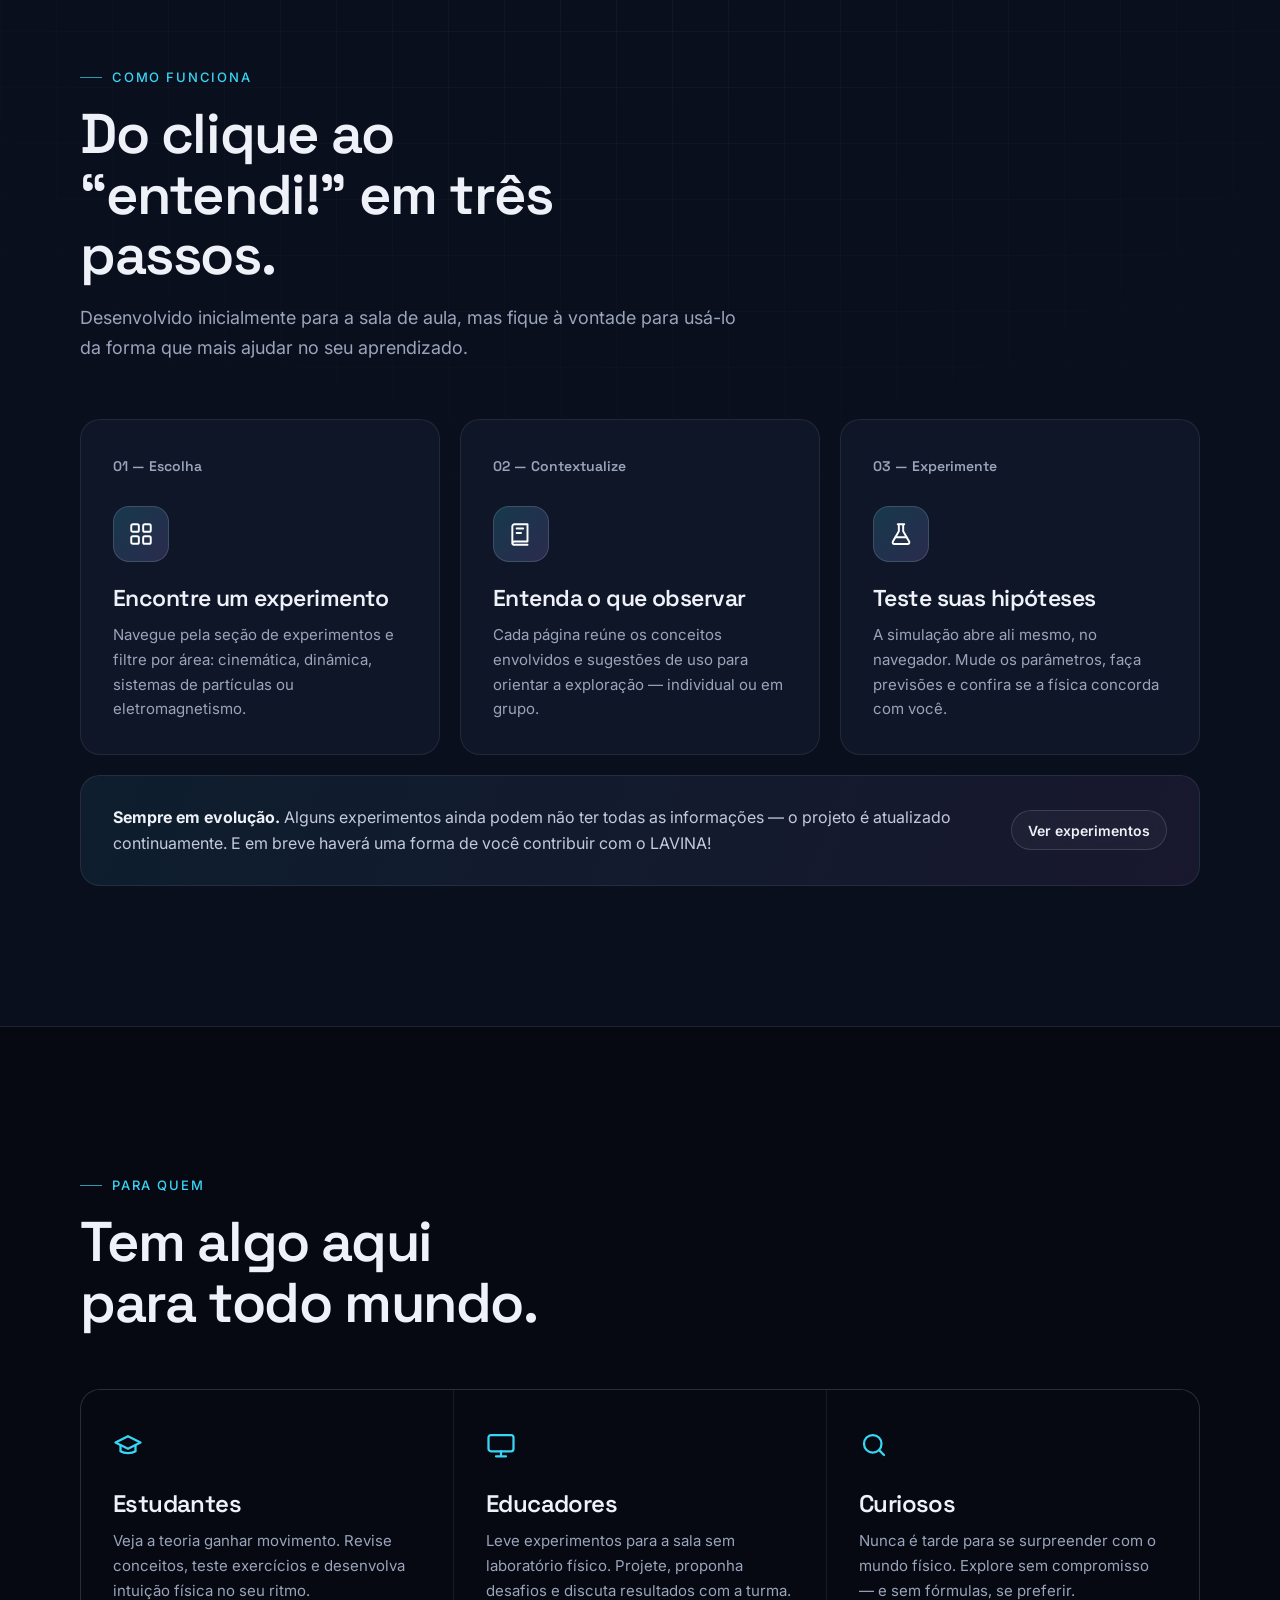
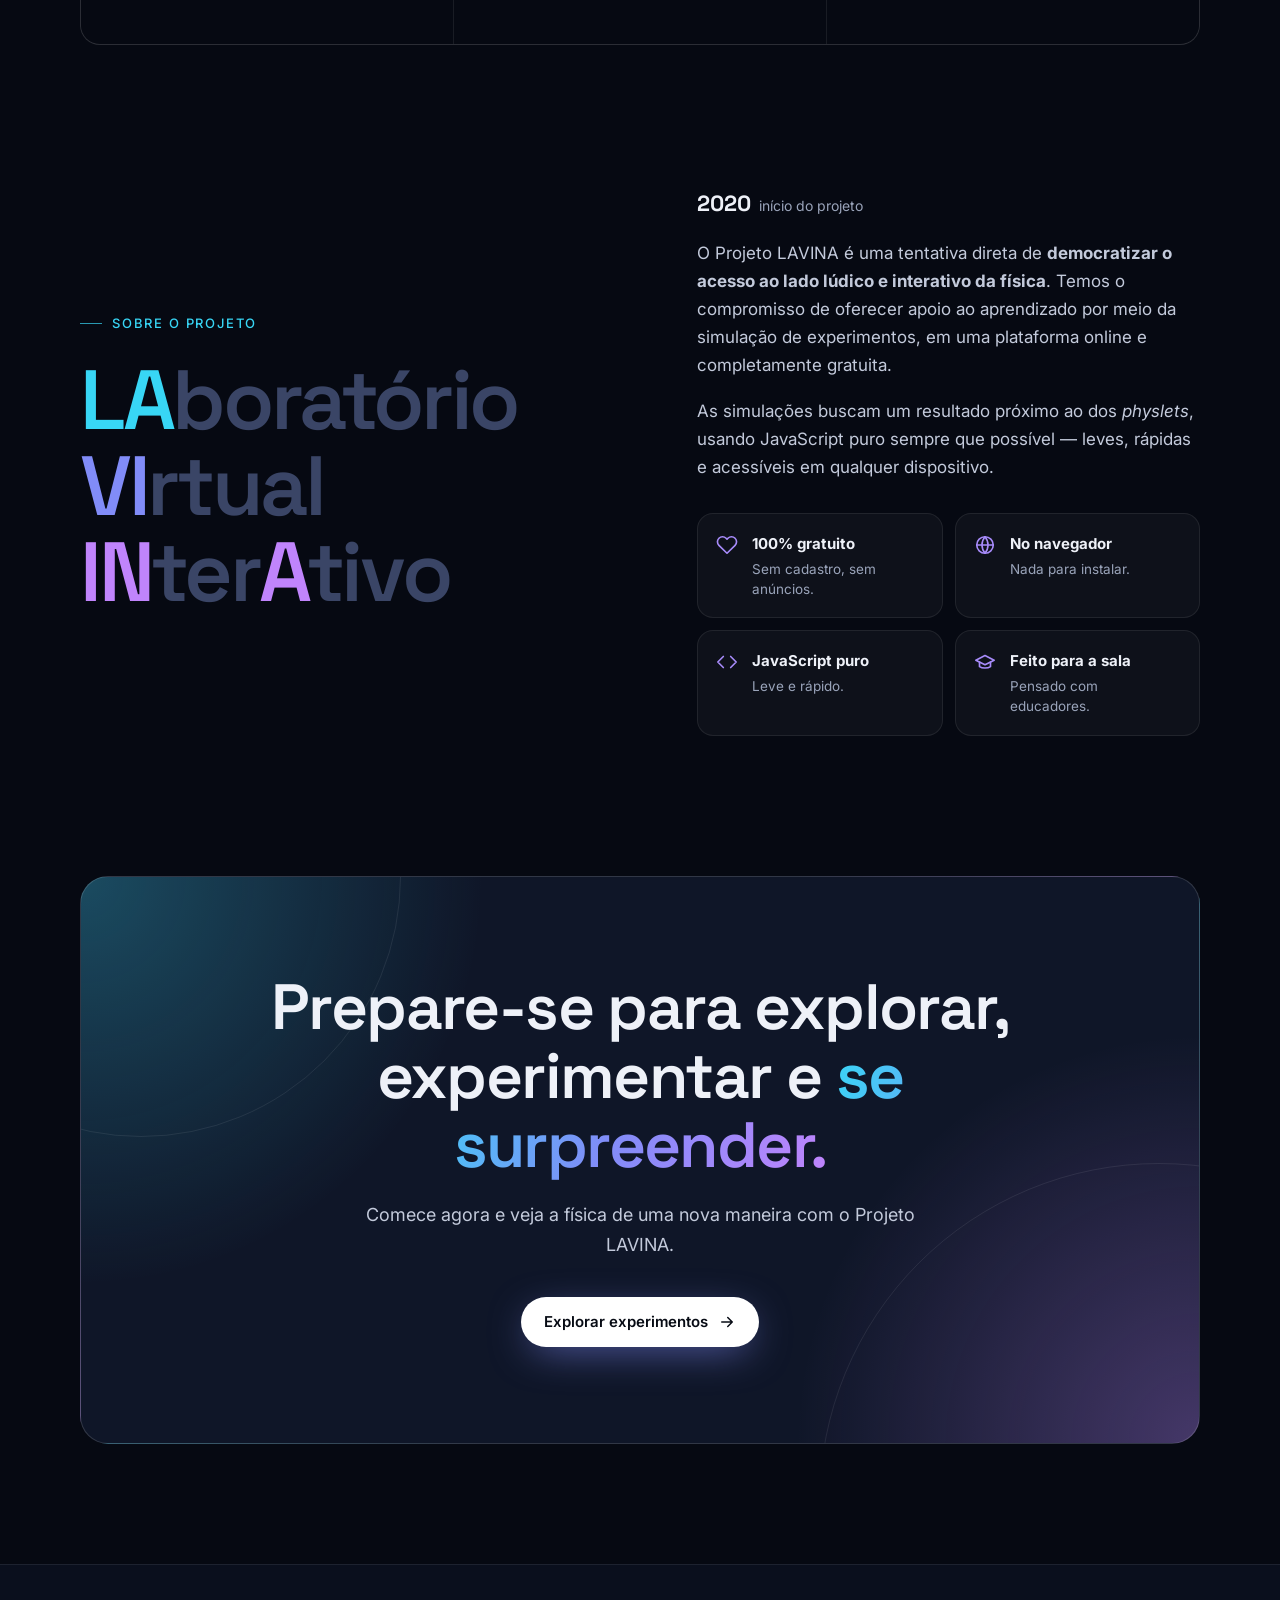
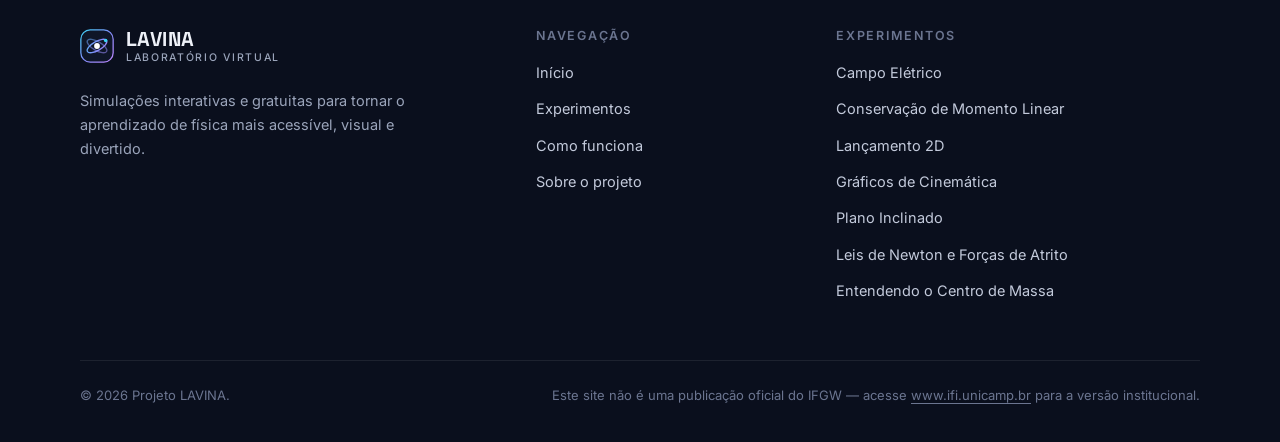
==== commit d1db2962: "Merge branch 'worktree-agent-a5034dd63a9b14dd6'" ====
--- a/index.html
+++ b/index.html
@@ -9,7 +9,20 @@
   <meta property="og:title" content="Projeto LAVINA — A física que você pode tocar">
   <meta property="og:description" content="Simulações interativas e gratuitas de experimentos de física, direto no navegador.">
   <meta property="og:type" content="website">
+  <meta property="og:site_name" content="Projeto LAVINA">
+  <meta property="og:locale" content="pt_BR">
+  <!-- URLs absolutas (exigidas pelos crawlers de WhatsApp/Slack/etc.): atualize-as ao publicar em outro domínio. -->
+  <meta property="og:url" content="https://medeirosdev.github.io/mockup-site-lavina/">
+  <meta property="og:image" content="https://medeirosdev.github.io/mockup-site-lavina/assets/img/og-image.png">
+  <meta property="og:image:type" content="image/png">
+  <meta property="og:image:width" content="1200">
+  <meta property="og:image:height" content="630">
+  <meta property="og:image:alt" content="Projeto LAVINA — A física que você pode tocar. Simulações interativas e gratuitas de física.">
+  <meta name="twitter:card" content="summary_large_image">
   <link rel="icon" href="assets/img/logo.svg" type="image/svg+xml">
+  <link rel="icon" href="assets/img/icons/icon-192.png" type="image/png" sizes="192x192">
+  <link rel="apple-touch-icon" href="assets/img/icons/apple-touch-icon.png">
+  <link rel="manifest" href="manifest.webmanifest">
   <link rel="preconnect" href="https://fonts.googleapis.com">
   <link rel="preconnect" href="https://fonts.gstatic.com" crossorigin>
   <link href="https://fonts.googleapis.com/css2?family=Inter:wght@400;500;600;700&family=Space+Grotesk:wght@500;600;700&display=swap" rel="stylesheet">
--- a/assets/css/style.css
+++ b/assets/css/style.css
@@ -481,3 +481,14 @@
 @media (max-width: 720px) {
   .mobile-open { display: flex; justify-content: center; width: 100%; margin-top: 14px; }
 }
+
+/* ---------- Impressão ---------- */
+@media print {
+  *, *::before, *::after { background: transparent !important; color: #111 !important; box-shadow: none !important; text-shadow: none !important; animation: none !important; transition: none !important; }
+  html, body { background: #fff !important; }
+  .grad-text { -webkit-text-fill-color: #111; }
+  .nav, .skip, .menu-btn, .marquee, canvas, iframe, .frame-wrap, .hero-ctas, .mobile-open { display: none !important; }
+  .reveal { opacity: 1 !important; transform: none !important; }
+  .card, .panel, .pager a { border: 1px solid #ccc !important; break-inside: avoid; }
+  a[href^="http"]::after { content: " (" attr(href) ")"; font-size: 85%; }
+}
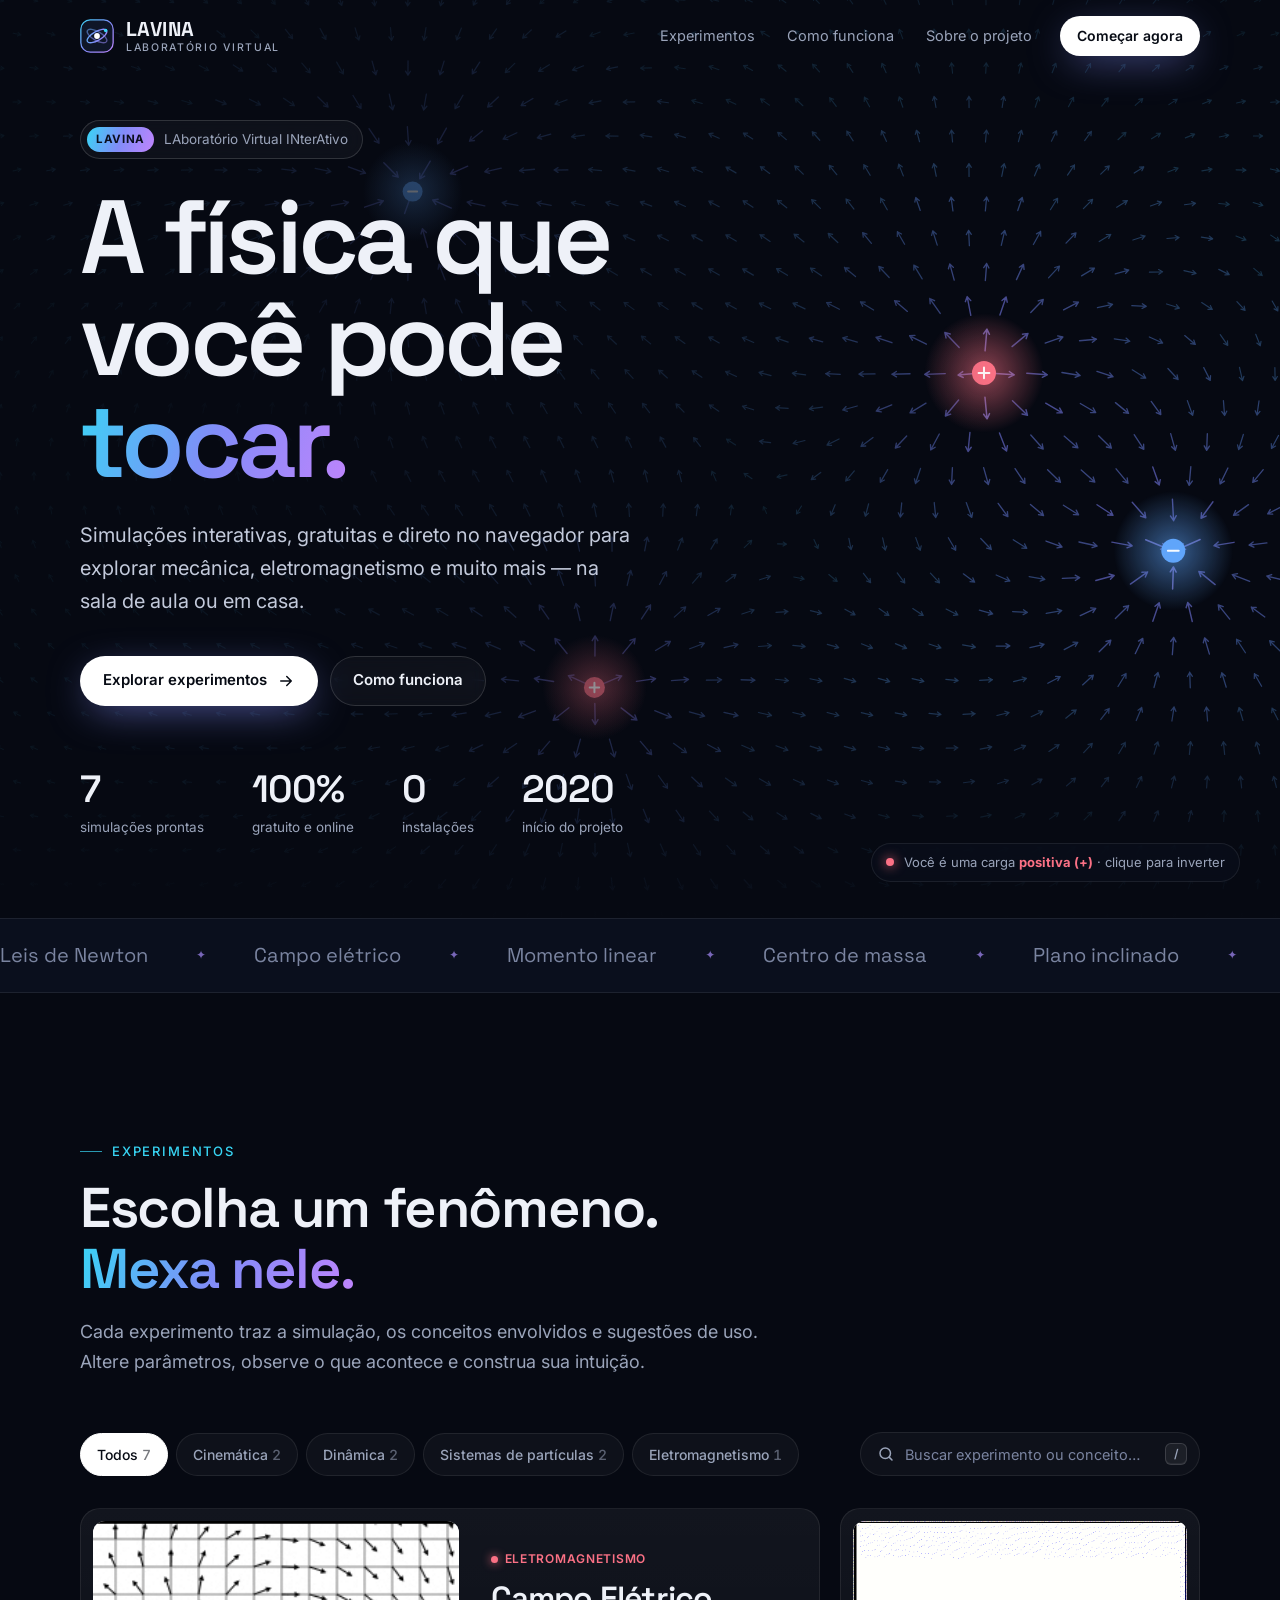
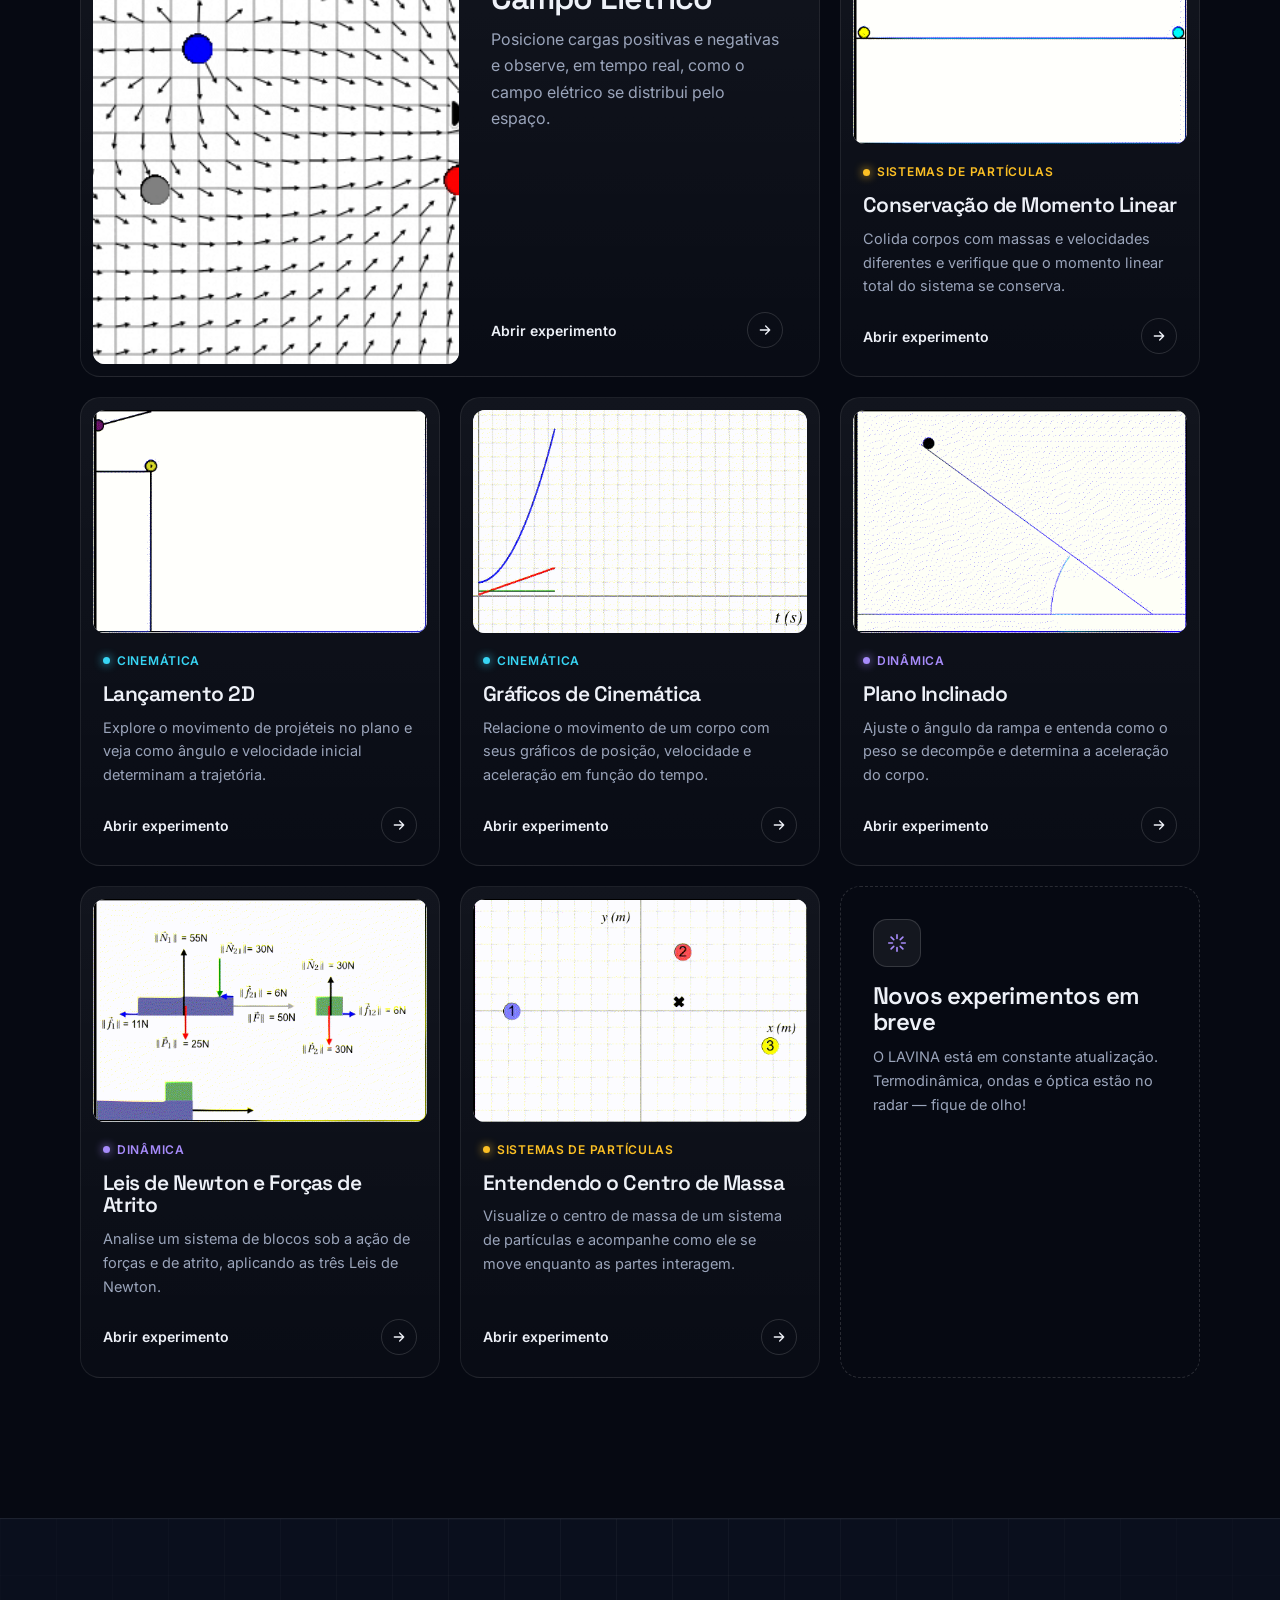
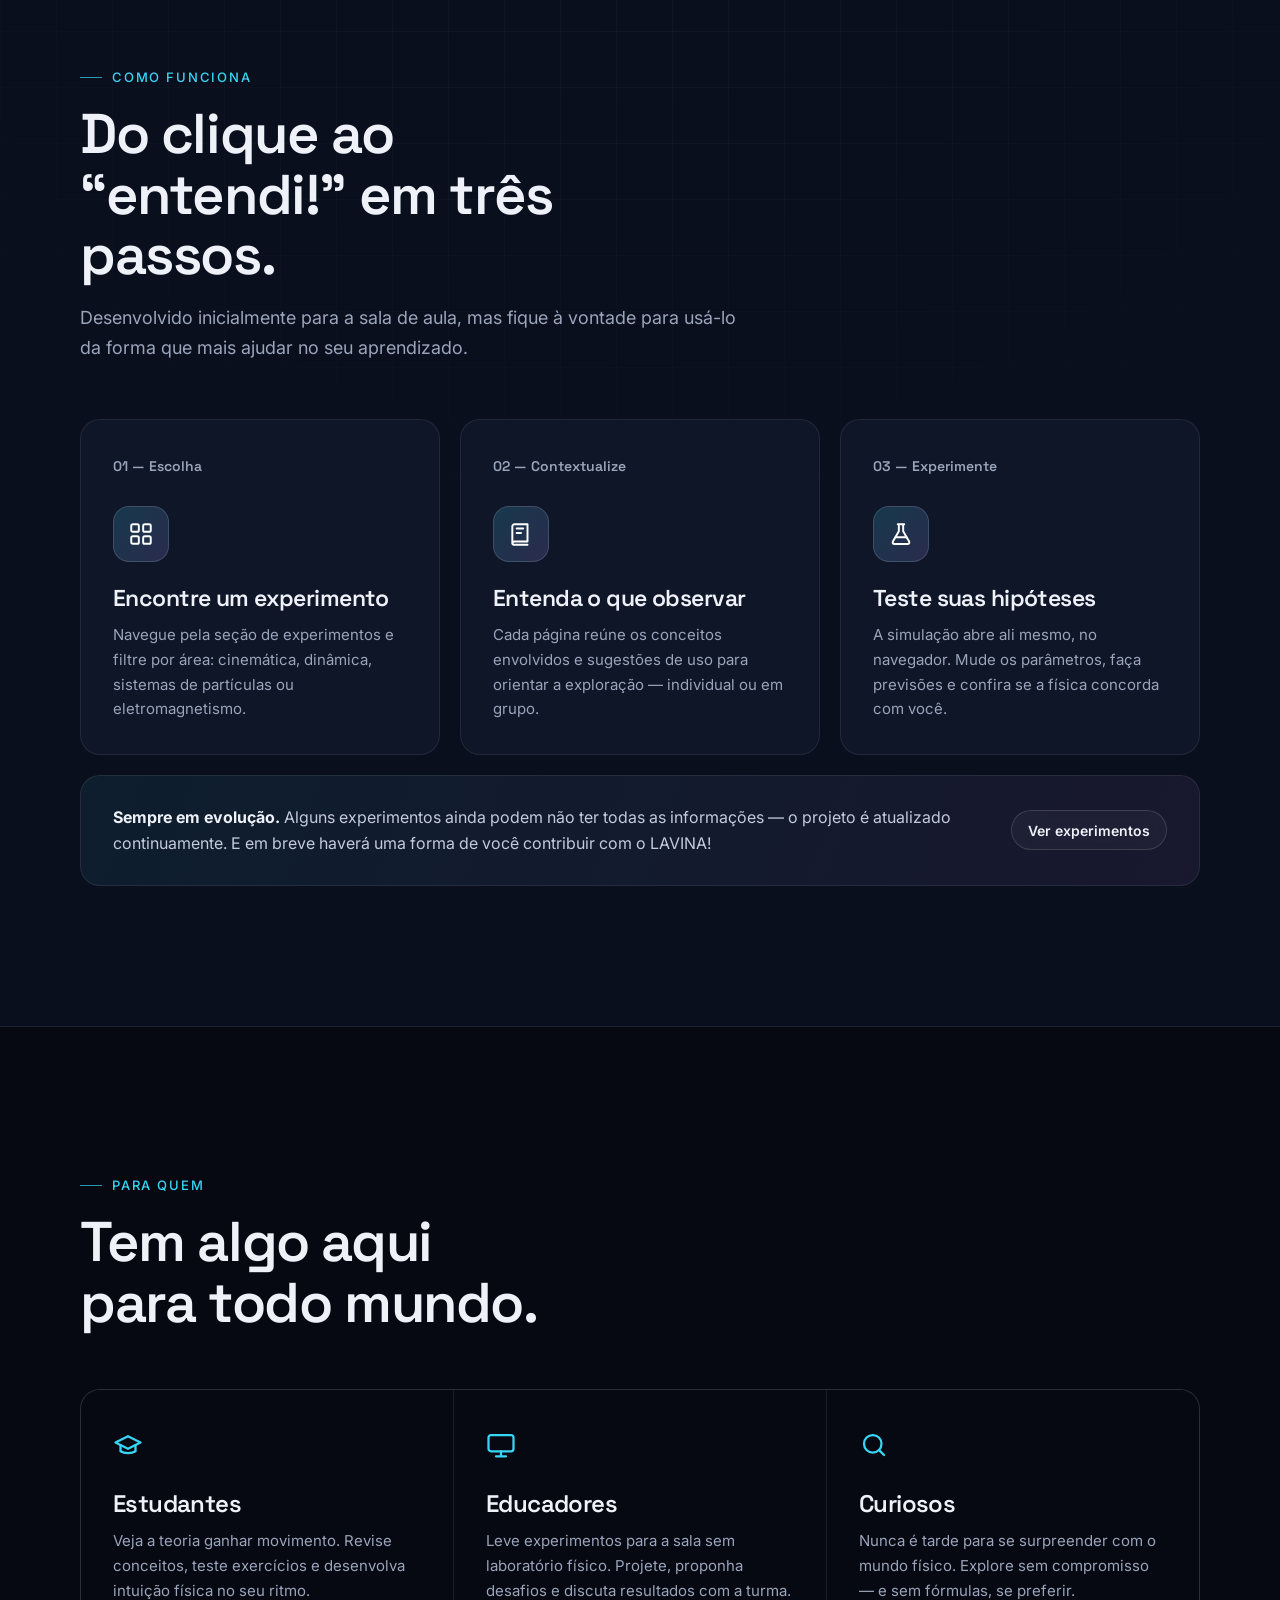
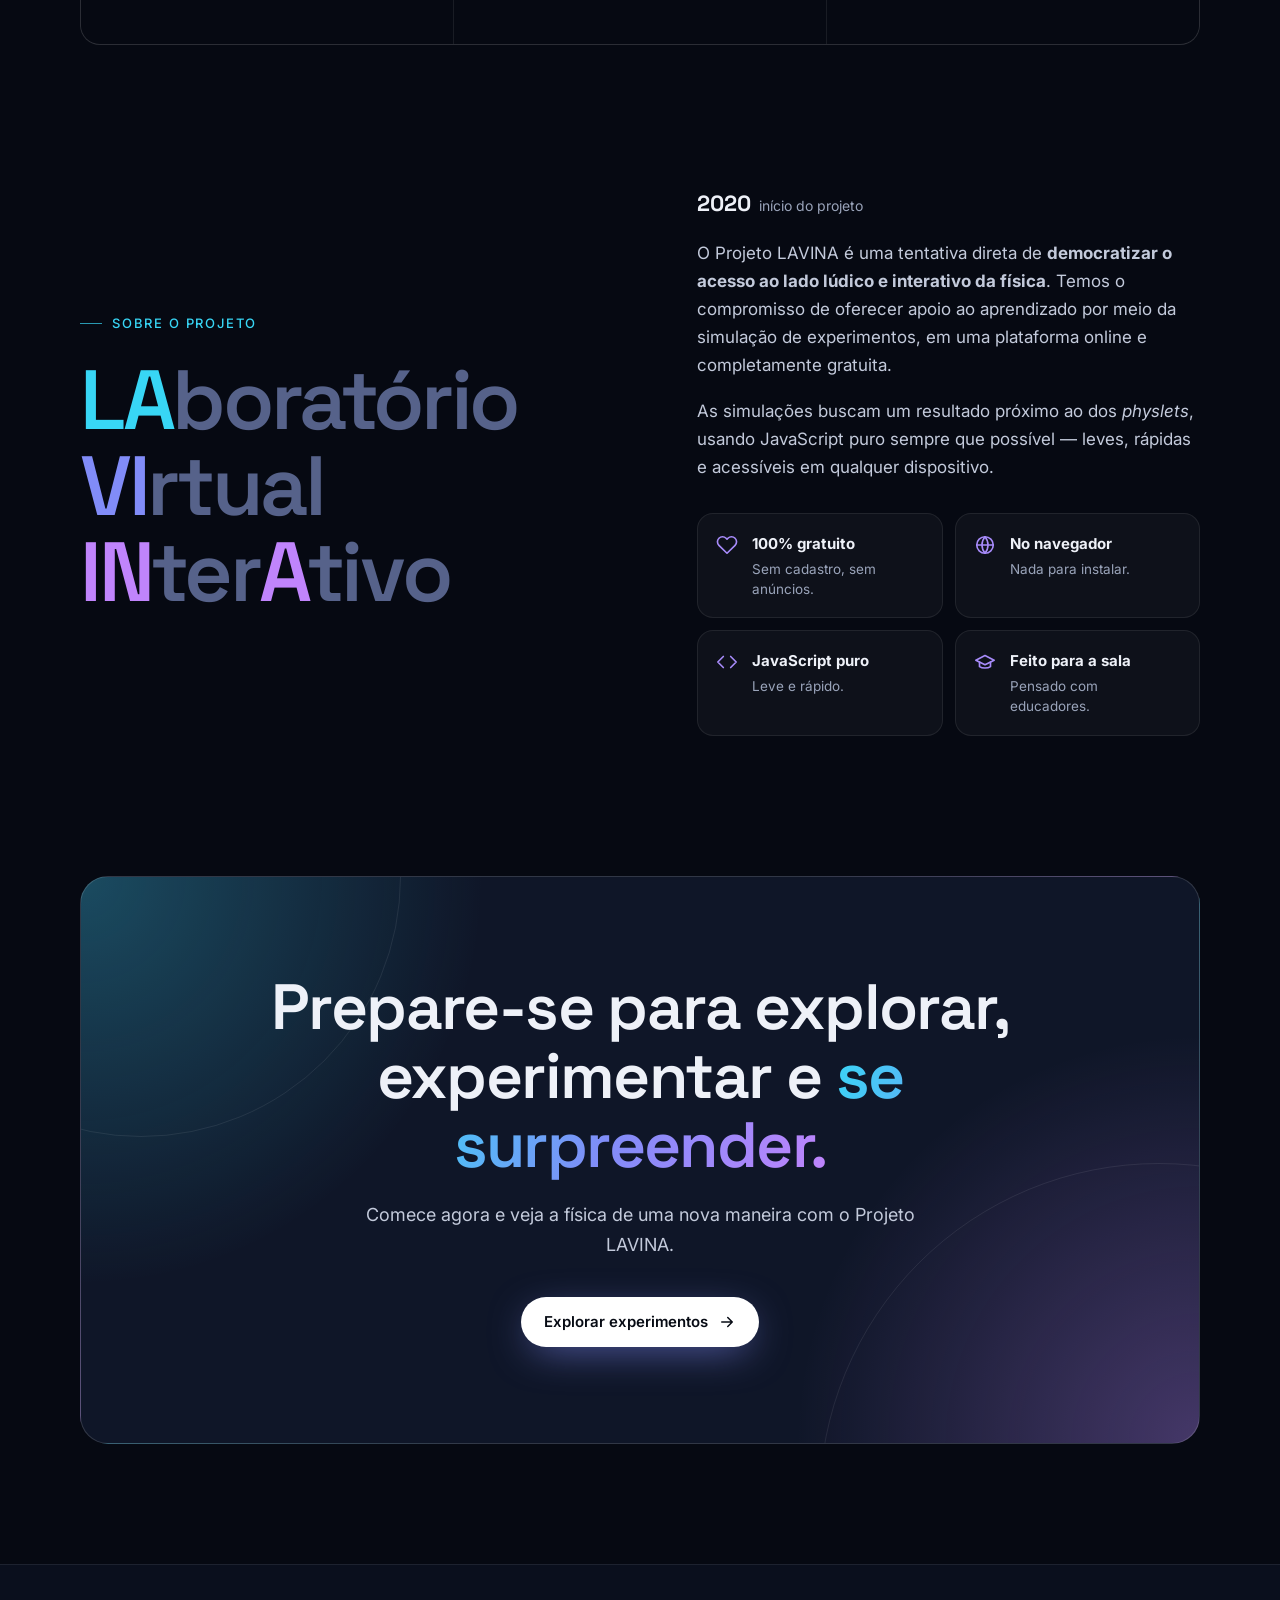
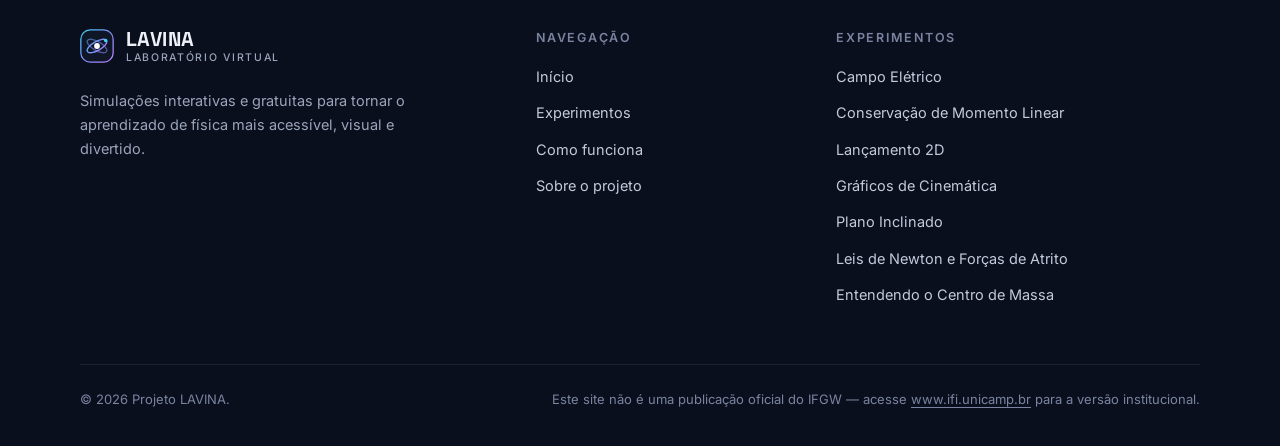
==== commit 138e5a3c: "Correções da revisão: navegação, acessibilidade, desempenho do canvas e mobile" ====
--- a/index.html
+++ b/index.html
@@ -26,6 +26,7 @@
   <link rel="preconnect" href="https://fonts.googleapis.com">
   <link rel="preconnect" href="https://fonts.gstatic.com" crossorigin>
   <link href="https://fonts.googleapis.com/css2?family=Inter:wght@400;500;600;700&family=Space+Grotesk:wght@500;600;700&display=swap" rel="stylesheet">
+  <script>document.documentElement.classList.add("js")</script>
   <link rel="stylesheet" href="assets/css/style.css">
 </head>
 <body>
@@ -38,10 +39,10 @@
         <img class="logo-mark" src="assets/img/logo.svg" alt="" width="34" height="34">
         <span class="logo-text">LAVINA<small>Laboratório Virtual</small></span>
       </a>
-      <button class="menu-btn" type="button" aria-label="Abrir menu" aria-expanded="false">
+      <button class="menu-btn" type="button" aria-label="Abrir menu" aria-expanded="false" aria-controls="menu">
         <svg viewBox="0 0 24 24" fill="none" stroke="currentColor" stroke-width="2" stroke-linecap="round"><path d="M4 7h16M4 12h16M4 17h10"/></svg>
       </button>
-      <nav class="nav-links" aria-label="Principal">
+      <nav class="nav-links" id="menu" aria-label="Principal">
         <a href="#experimentos">Experimentos</a>
         <a href="#como-funciona">Como funciona</a>
         <a href="#sobre">Sobre o projeto</a>
@@ -69,13 +70,13 @@
             <div class="stat"><strong id="exp-count">7</strong><span>simulações prontas</span></div>
             <div class="stat"><strong>100%</strong><span>gratuito e online</span></div>
             <div class="stat"><strong>0</strong><span>instalações</span></div>
-            <div class="stat"><strong>2020</strong><span>desde</span></div>
+            <div class="stat"><strong>2020</strong><span>início do projeto</span></div>
           </div>
         </div>
       </div>
       <div class="hero-hint" aria-hidden="true">
         <span class="dot"></span>
-        <span>Você é uma carga <b id="charge-sign" data-sign="pos">positiva (+)</b> · clique para inverter</span>
+        <span>Você é uma carga <b id="charge-sign" data-sign="pos">positiva (+)</b> · <span class="hint-mouse">clique para inverter</span><span class="hint-touch">toque para mover e inverter</span></span>
       </div>
     </section>
 
@@ -186,7 +187,7 @@
       <div class="container about-grid">
         <div class="reveal">
           <span class="eyebrow">Sobre o projeto</span>
-          <div class="acronym" style="margin-top: 24px" aria-label="LAboratório VIrtual INterAtivo">
+          <div class="acronym" style="margin-top: 24px">
             <div><b>LA</b>boratório</div>
             <div><b>VI</b>rtual</div>
             <div><b>IN</b>ter<b>A</b>tivo</div>
@@ -235,7 +236,7 @@
           <p>Simulações interativas e gratuitas para tornar o aprendizado de física mais acessível, visual e divertido.</p>
         </div>
         <div>
-          <h4>Navegação</h4>
+          <h2 class="foot-title">Navegação</h2>
           <ul>
             <li><a href="#top">Início</a></li>
             <li><a href="#experimentos">Experimentos</a></li>
@@ -244,7 +245,7 @@
           </ul>
         </div>
         <div>
-          <h4>Experimentos</h4>
+          <h2 class="foot-title">Experimentos</h2>
           <ul id="foot-exps"></ul>
         </div>
       </div>
--- a/assets/css/style.css
+++ b/assets/css/style.css
@@ -3,6 +3,7 @@
    ========================================================== */
 
 :root {
+  color-scheme: dark;
   --bg: #060912;
   --bg-2: #0a0f1d;
   --bg-3: #0f1628;
@@ -12,7 +13,7 @@
   --border-2: rgba(255, 255, 255, 0.14);
   --text: #eef1f8;
   --muted: #9aa4ba;
-  --dim: #6b7590;
+  --dim: #7a84a0;
 
   --cyan: #38d6f5;
   --violet: #a78bfa;
@@ -32,7 +33,7 @@
 }
 
 *, *::before, *::after { box-sizing: border-box; }
-html { scroll-behavior: smooth; -webkit-text-size-adjust: 100%; }
+html { scroll-behavior: smooth; scroll-padding-top: 88px; -webkit-text-size-adjust: 100%; }
 @media (prefers-reduced-motion: reduce) { html { scroll-behavior: auto; } }
 
 body {
@@ -88,7 +89,7 @@
 .btn:hover svg { transform: translateX(3px); }
 .btn-primary { background: #fff; color: #070b14; box-shadow: 0 10px 40px -10px rgba(129, 140, 248, .7); }
 .btn-primary:hover { transform: translateY(-2px); box-shadow: 0 16px 50px -10px rgba(129, 140, 248, .9); }
-.btn-ghost { background: var(--surface); border-color: var(--border-2); backdrop-filter: blur(8px); }
+.btn-ghost { background: var(--surface); border-color: var(--border-2); -webkit-backdrop-filter: blur(8px); backdrop-filter: blur(8px); }
 .btn-ghost:hover { background: var(--surface-2); border-color: rgba(255,255,255,.25); }
 .btn-sm { height: 40px; padding: 0 16px; font-size: 14px; }
 
@@ -98,7 +99,7 @@
   transition: background .3s, border-color .3s, backdrop-filter .3s;
   border-bottom: 1px solid transparent;
 }
-.nav.scrolled { background: rgba(6, 9, 18, .72); backdrop-filter: blur(16px) saturate(1.4); border-color: var(--border); }
+.nav.scrolled { background: rgba(6, 9, 18, .72); -webkit-backdrop-filter: blur(16px) saturate(1.4); backdrop-filter: blur(16px) saturate(1.4); border-color: var(--border); }
 .nav-inner { display: flex; align-items: center; justify-content: space-between; height: 72px; }
 .logo { display: inline-flex; align-items: center; gap: 12px; font-family: var(--font-display); font-weight: 700; font-size: 20px; letter-spacing: .02em; }
 .logo-mark { width: 34px; height: 34px; flex: none; }
@@ -106,7 +107,7 @@
 .logo-text { line-height: 1.05; }
 .nav-links { display: flex; align-items: center; gap: 4px; }
 .nav-links a:not(.btn) { padding: 8px 14px; border-radius: 999px; font-size: 14.5px; color: var(--muted); transition: color .2s, background .2s; }
-.nav-links a:not(.btn):hover, .nav-links a.active { color: var(--text); background: var(--surface-2); }
+.nav-links a:not(.btn):hover, .nav-links a.active:not(.btn) { color: var(--text); background: var(--surface-2); }
 .nav-links .btn { margin-left: 10px; }
 .menu-btn { display: none; background: var(--surface); border: 1px solid var(--border-2); width: 44px; height: 44px; border-radius: 12px; align-items: center; justify-content: center; cursor: pointer; }
 .menu-btn svg { width: 22px; height: 22px; }
@@ -115,7 +116,7 @@
   .menu-btn { display: inline-flex; }
   .nav-links {
     position: fixed; top: 72px; left: 12px; right: 12px; flex-direction: column; align-items: stretch;
-    padding: 12px; gap: 2px; border-radius: 18px; background: rgba(10, 15, 29, .96); backdrop-filter: blur(18px);
+    padding: 12px; gap: 2px; border-radius: 18px; background: rgba(10, 15, 29, .96); -webkit-backdrop-filter: blur(18px); backdrop-filter: blur(18px);
     border: 1px solid var(--border-2); box-shadow: 0 30px 80px -20px rgba(0,0,0,.8);
     opacity: 0; transform: translateY(-8px); pointer-events: none; transition: opacity .2s, transform .2s;
   }
@@ -127,7 +128,7 @@
 
 /* ---------- Hero ---------- */
 .hero {
-  position: relative; min-height: 100svh; display: flex; align-items: center;
+  position: relative; min-height: 100vh; min-height: 100svh; display: flex; align-items: center;
   padding: 120px 0 80px; overflow: hidden; isolation: isolate;
 }
 .hero canvas { position: absolute; inset: 0; width: 100%; height: 100%; z-index: -2; }
@@ -140,7 +141,7 @@
 .hero-content { max-width: 720px; }
 .pill {
   display: inline-flex; align-items: center; gap: 10px; padding: 6px 14px 6px 6px; border-radius: 999px;
-  background: var(--surface); border: 1px solid var(--border-2); backdrop-filter: blur(10px);
+  background: var(--surface); border: 1px solid var(--border-2); -webkit-backdrop-filter: blur(10px); backdrop-filter: blur(10px);
   font-size: 13.5px; color: var(--muted);
 }
 .pill b { background: var(--grad); color: #0a0f1d; font-weight: 700; font-size: 11.5px; letter-spacing: .06em; padding: 3px 9px; border-radius: 999px; }
@@ -151,7 +152,7 @@
 .hero-hint {
   position: absolute; right: var(--gutter); bottom: 36px; display: flex; align-items: center; gap: 10px;
   font-size: 13px; color: var(--muted); background: rgba(10,15,29,.6); border: 1px solid var(--border);
-  padding: 8px 14px; border-radius: 999px; backdrop-filter: blur(10px);
+  padding: 8px 14px; border-radius: 999px; -webkit-backdrop-filter: blur(10px); backdrop-filter: blur(10px);
 }
 .hero-hint .dot { width: 8px; height: 8px; border-radius: 50%; background: var(--rose); box-shadow: 0 0 12px var(--rose); }
 .hero-hint [data-sign="neg"] { color: var(--blue); }
@@ -163,7 +164,7 @@
 .stat span { display: block; margin-top: 8px; font-size: 13.5px; color: var(--muted); }
 @media (max-width: 720px) {
   .stats { grid-template-columns: repeat(2, 1fr); }
-  .hero-hint { display: none; }
+  .hero-hint { left: 50%; right: auto; transform: translateX(-50%); bottom: 20px; font-size: 12px; width: max-content; max-width: calc(100% - 32px); }
 }
 
 /* ---------- Marquee ---------- */
@@ -253,7 +254,7 @@
 .card:hover .card-media img { transform: scale(1.05); }
 .card-media .play {
   position: absolute; right: 12px; bottom: 12px; width: 44px; height: 44px; border-radius: 50%;
-  display: grid; place-items: center; background: rgba(7,11,20,.85); color: #fff; backdrop-filter: blur(6px);
+  display: grid; place-items: center; background: rgba(7,11,20,.85); color: #fff; -webkit-backdrop-filter: blur(6px); backdrop-filter: blur(6px);
   transform: translateY(8px) scale(.9); opacity: 0; transition: all .35s var(--ease);
 }
 .card-media .play svg { width: 18px; height: 18px; margin-left: 2px; }
@@ -337,7 +338,7 @@
 .about-grid { display: grid; grid-template-columns: 1.05fr 1fr; gap: clamp(40px, 7vw, 96px); align-items: center; }
 @media (max-width: 900px) { .about-grid { grid-template-columns: 1fr; } }
 .acronym { font-family: var(--font-display); font-size: clamp(44px, 6.6vw, 84px); font-weight: 600; letter-spacing: -0.04em; line-height: 1.02; }
-.acronym div { color: #3a4566; }
+.acronym div { color: #56628a; }
 .acronym b { font-weight: 600; color: var(--text); }
 .acronym div:nth-child(1) b { color: var(--cyan); }
 .acronym div:nth-child(2) b { color: #818cf8; }
@@ -378,7 +379,7 @@
 .foot-grid { display: grid; grid-template-columns: 1.6fr 1fr 1.4fr; gap: 40px; }
 @media (max-width: 820px) { .foot-grid { grid-template-columns: 1fr; } }
 .foot-grid p { color: var(--muted); font-size: 14.5px; max-width: 360px; margin: 18px 0 0; }
-.foot-grid h4 { font-family: var(--font-body); font-size: 12.5px; letter-spacing: .14em; text-transform: uppercase; color: var(--dim); font-weight: 600; margin-bottom: 16px; }
+.foot-title { font-family: var(--font-body); line-height: 1.4; font-size: 12.5px; letter-spacing: .14em; text-transform: uppercase; color: var(--dim); font-weight: 600; margin-bottom: 16px; }
 .foot-grid ul { list-style: none; margin: 0; padding: 0; display: grid; gap: 10px; }
 .foot-grid li a { color: #c3cadb; font-size: 14.5px; transition: color .2s; }
 .foot-grid li a:hover { color: #fff; }
@@ -386,10 +387,10 @@
 .foot-bottom a { text-decoration: underline; text-underline-offset: 3px; }
 
 /* ---------- Reveal ---------- */
-.reveal { opacity: 0; transform: translateY(24px); transition: opacity .9s var(--ease), transform .9s var(--ease); }
-.reveal.in { opacity: 1; transform: none; }
+.js .reveal { opacity: 0; transform: translateY(24px); transition: opacity .9s var(--ease), transform .9s var(--ease); }
+.js .reveal.in { opacity: 1; transform: none; }
 .reveal[data-d="1"] { transition-delay: .08s; } .reveal[data-d="2"] { transition-delay: .16s; } .reveal[data-d="3"] { transition-delay: .24s; }
-@media (prefers-reduced-motion: reduce) { .reveal { opacity: 1; transform: none; transition: none; } }
+@media (prefers-reduced-motion: reduce) { .js .reveal { opacity: 1; transform: none; transition: none; } }
 
 /* ==========================================================
    Página de experimento
@@ -414,7 +415,7 @@
   position: fixed; left: 50%; bottom: max(24px, env(safe-area-inset-bottom)); z-index: 90;
   display: inline-flex; align-items: center; gap: 10px; max-width: calc(100vw - 32px);
   padding: 11px 18px 11px 14px; border-radius: 999px; font-size: 14.5px; font-weight: 500;
-  background: rgba(15, 22, 40, .92); border: 1px solid var(--border-2); backdrop-filter: blur(14px);
+  background: rgba(15, 22, 40, .92); border: 1px solid var(--border-2); -webkit-backdrop-filter: blur(14px); backdrop-filter: blur(14px);
   box-shadow: 0 20px 50px -16px rgba(0,0,0,.9), 0 0 0 1px rgba(129,140,248,.12);
   opacity: 0; transform: translate(-50%, 12px); pointer-events: none;
   transition: opacity .25s var(--ease), transform .3s var(--ease);
@@ -492,3 +493,15 @@
   .card, .panel, .pager a { border: 1px solid #ccc !important; break-inside: avoid; }
   a[href^="http"]::after { content: " (" attr(href) ")"; font-size: 85%; }
 }
+
+/* ---------- Ajustes da revisão ---------- */
+.hint-touch { display: none; }
+@media (hover: none) and (pointer: coarse) { .hint-touch { display: inline; } .hint-mouse { display: none; } }
+@media (max-width: 720px) { .hero { padding-bottom: 96px; } }
+@media (max-width: 860px) {
+  .nav-links { visibility: hidden; transition: opacity .2s, transform .2s, visibility 0s linear .2s; }
+  .nav.open .nav-links { visibility: visible; transition-delay: 0s; }
+}
+.frame-wrap:-webkit-full-screen { max-height: none; aspect-ratio: auto; width: 100vw; height: 100vh; }
+.card:focus-within { border-color: var(--border-2); box-shadow: 0 0 0 1px rgba(129,140,248,.25); }
+.icon-btn { width: 40px; height: 40px; }
